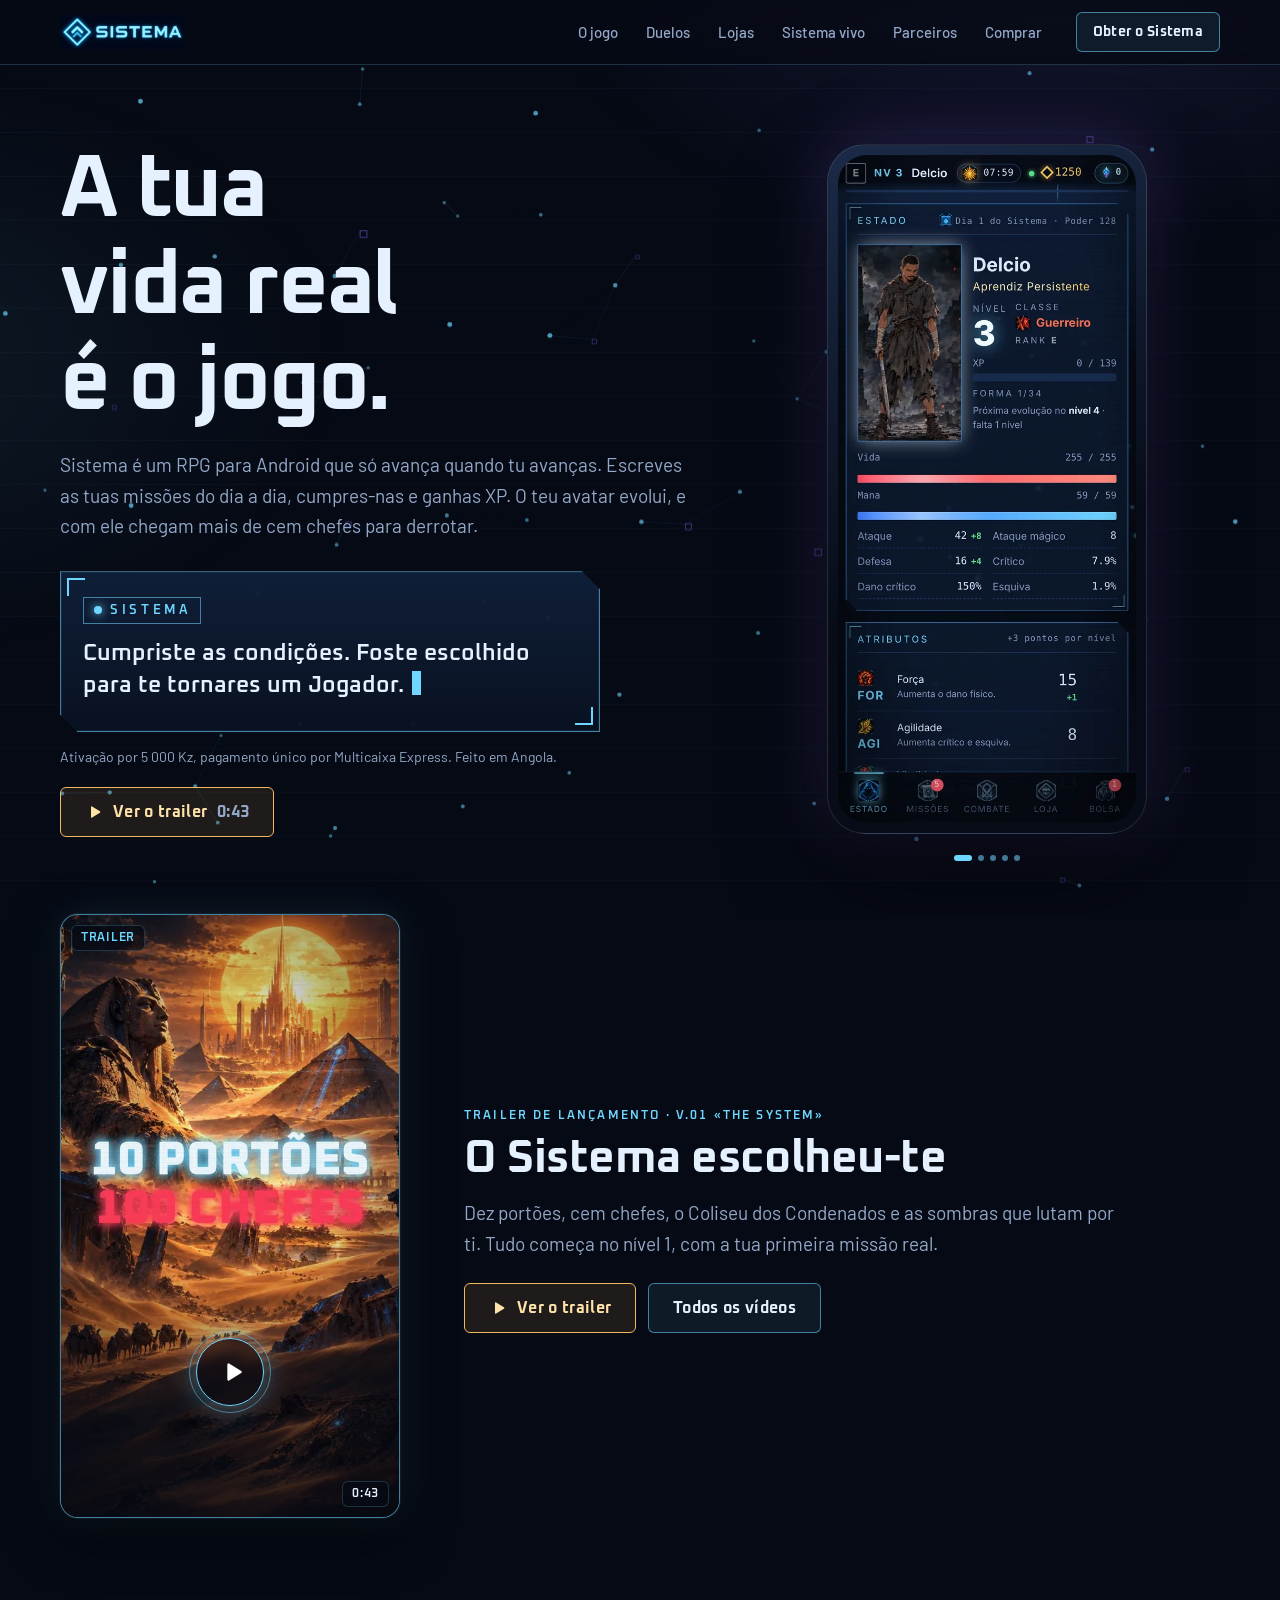
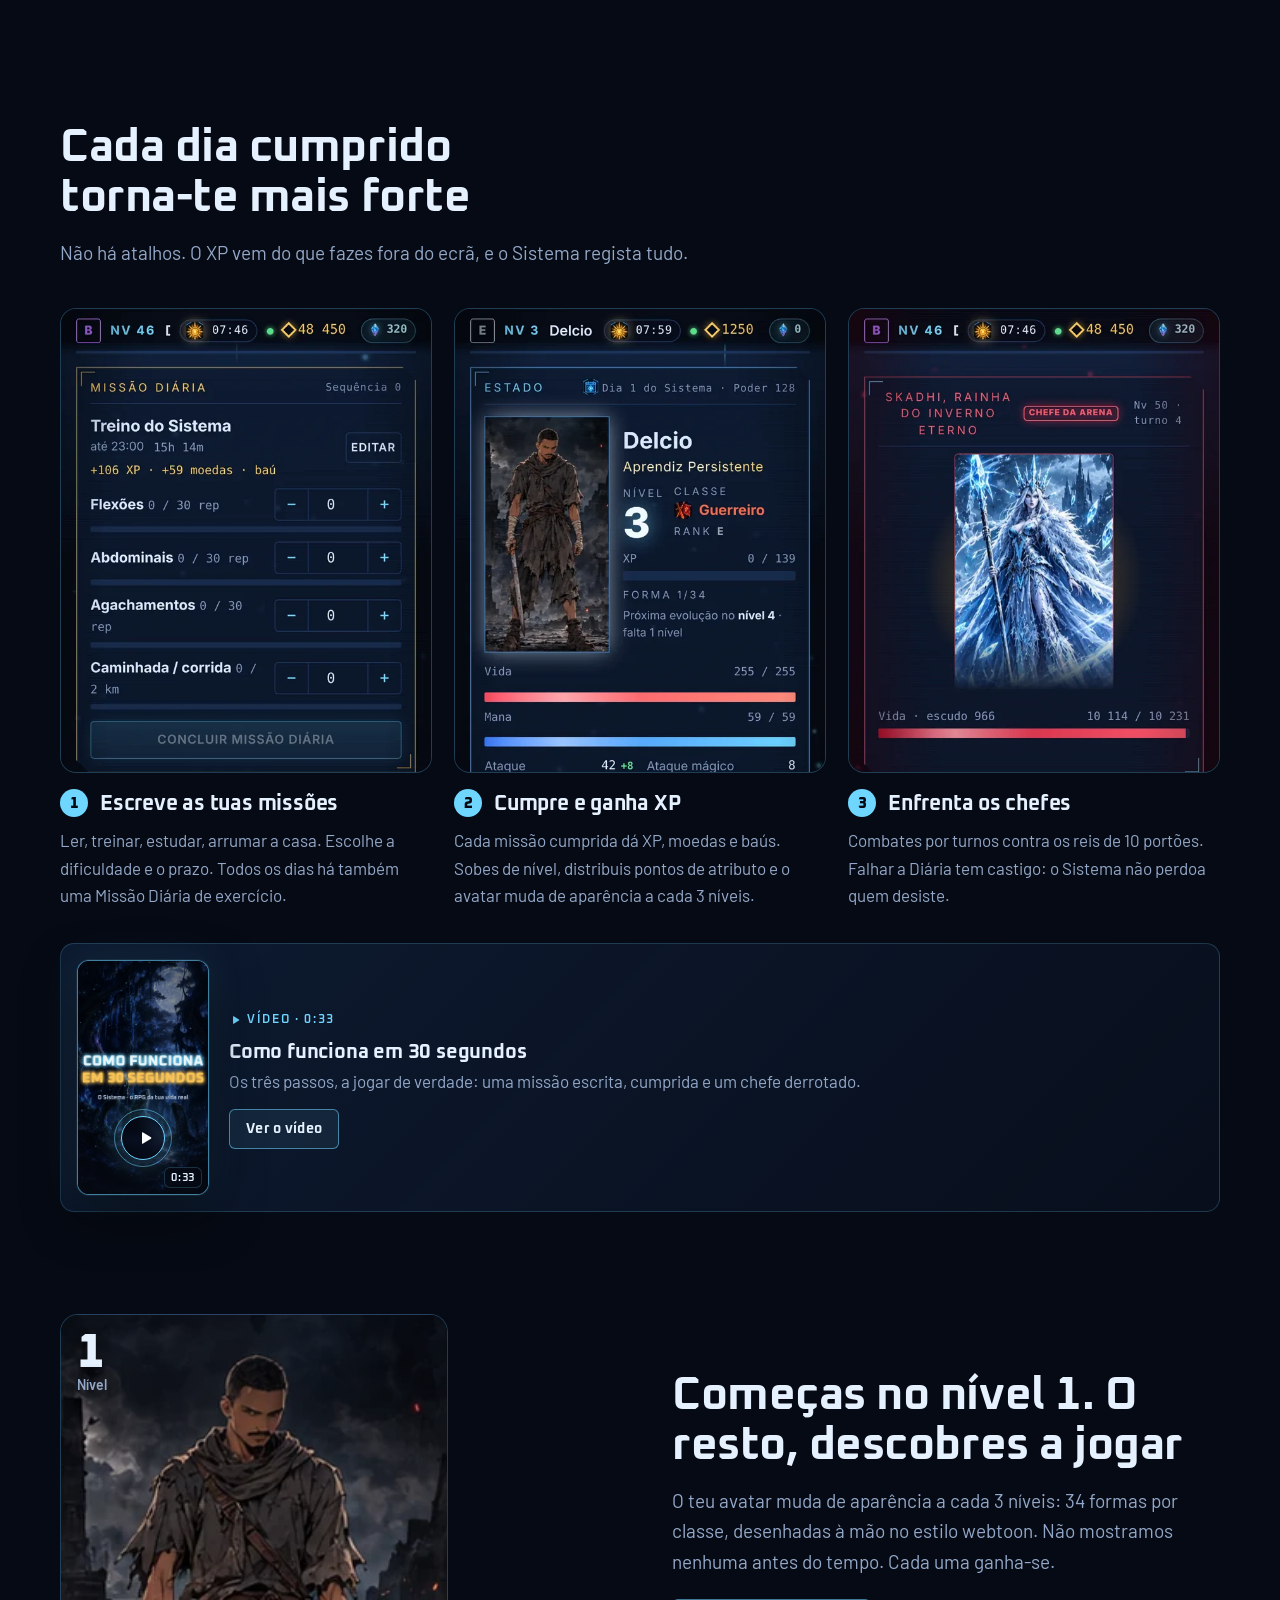
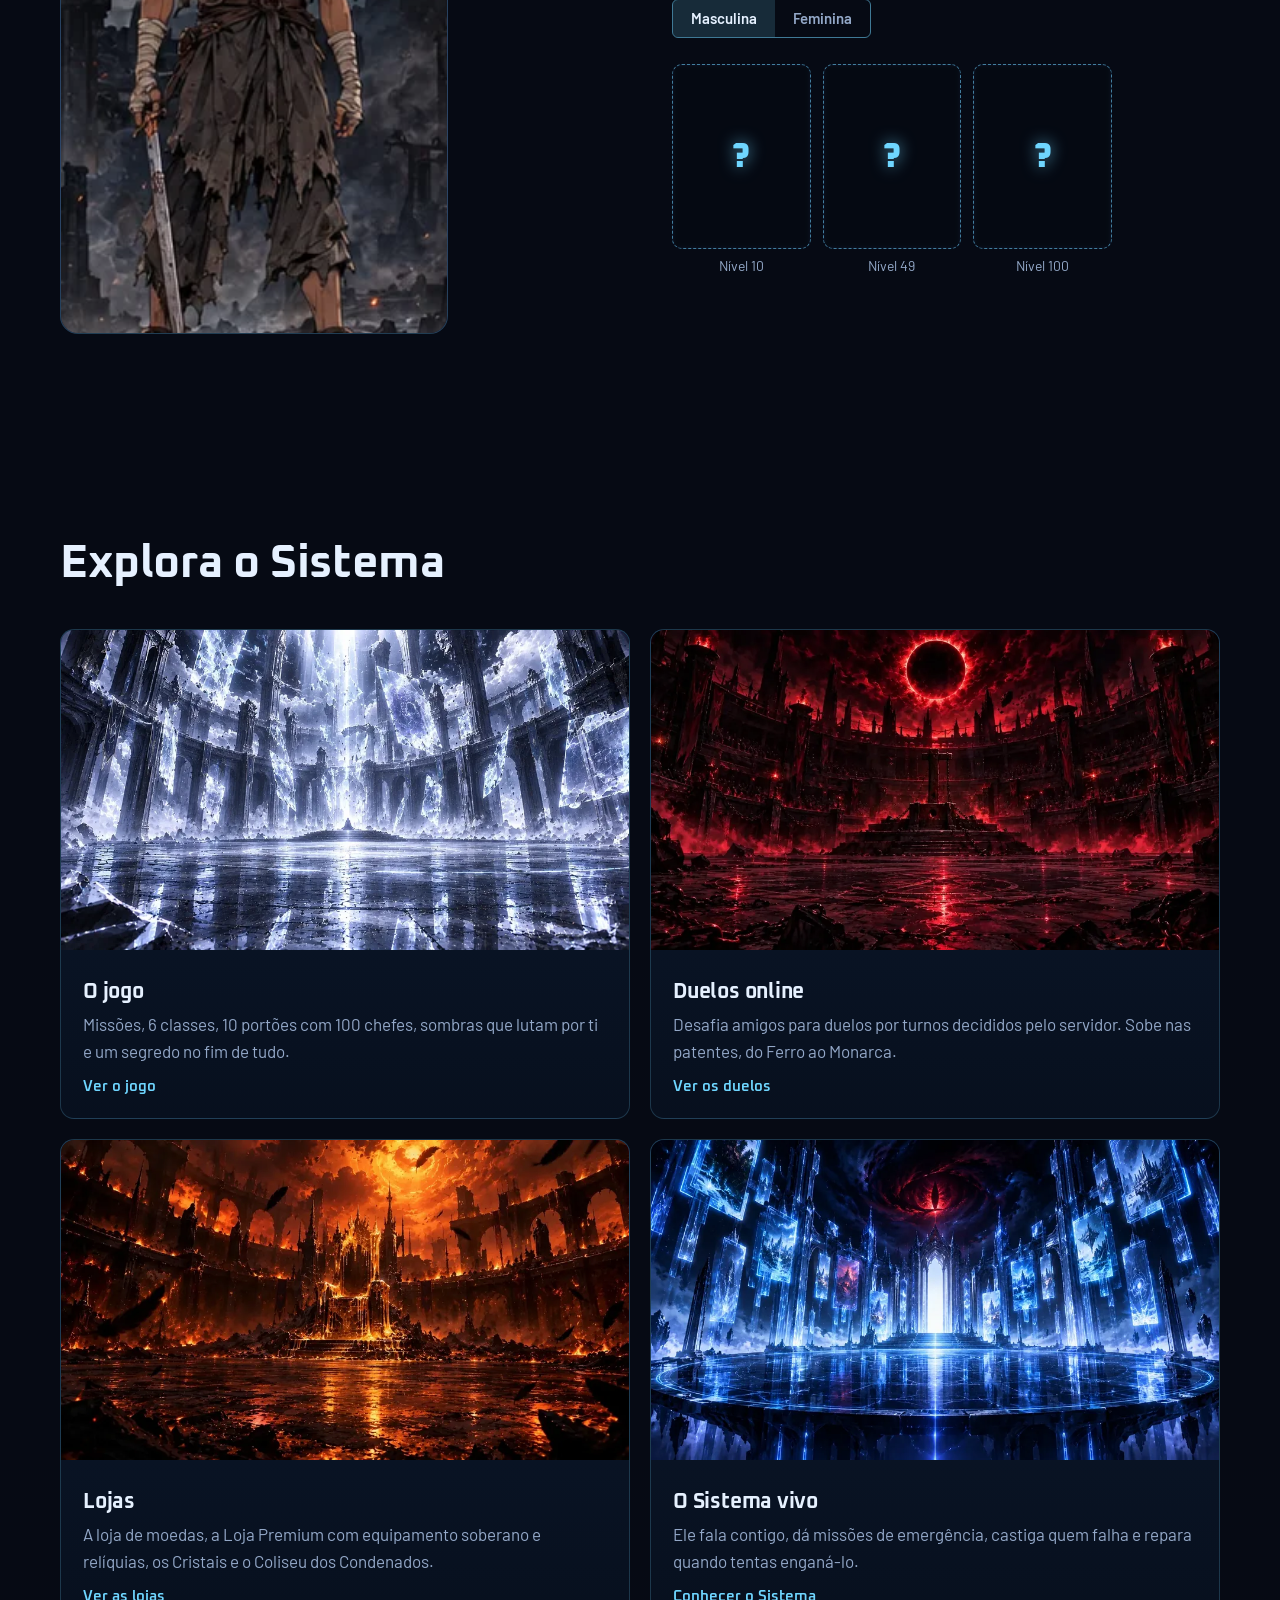
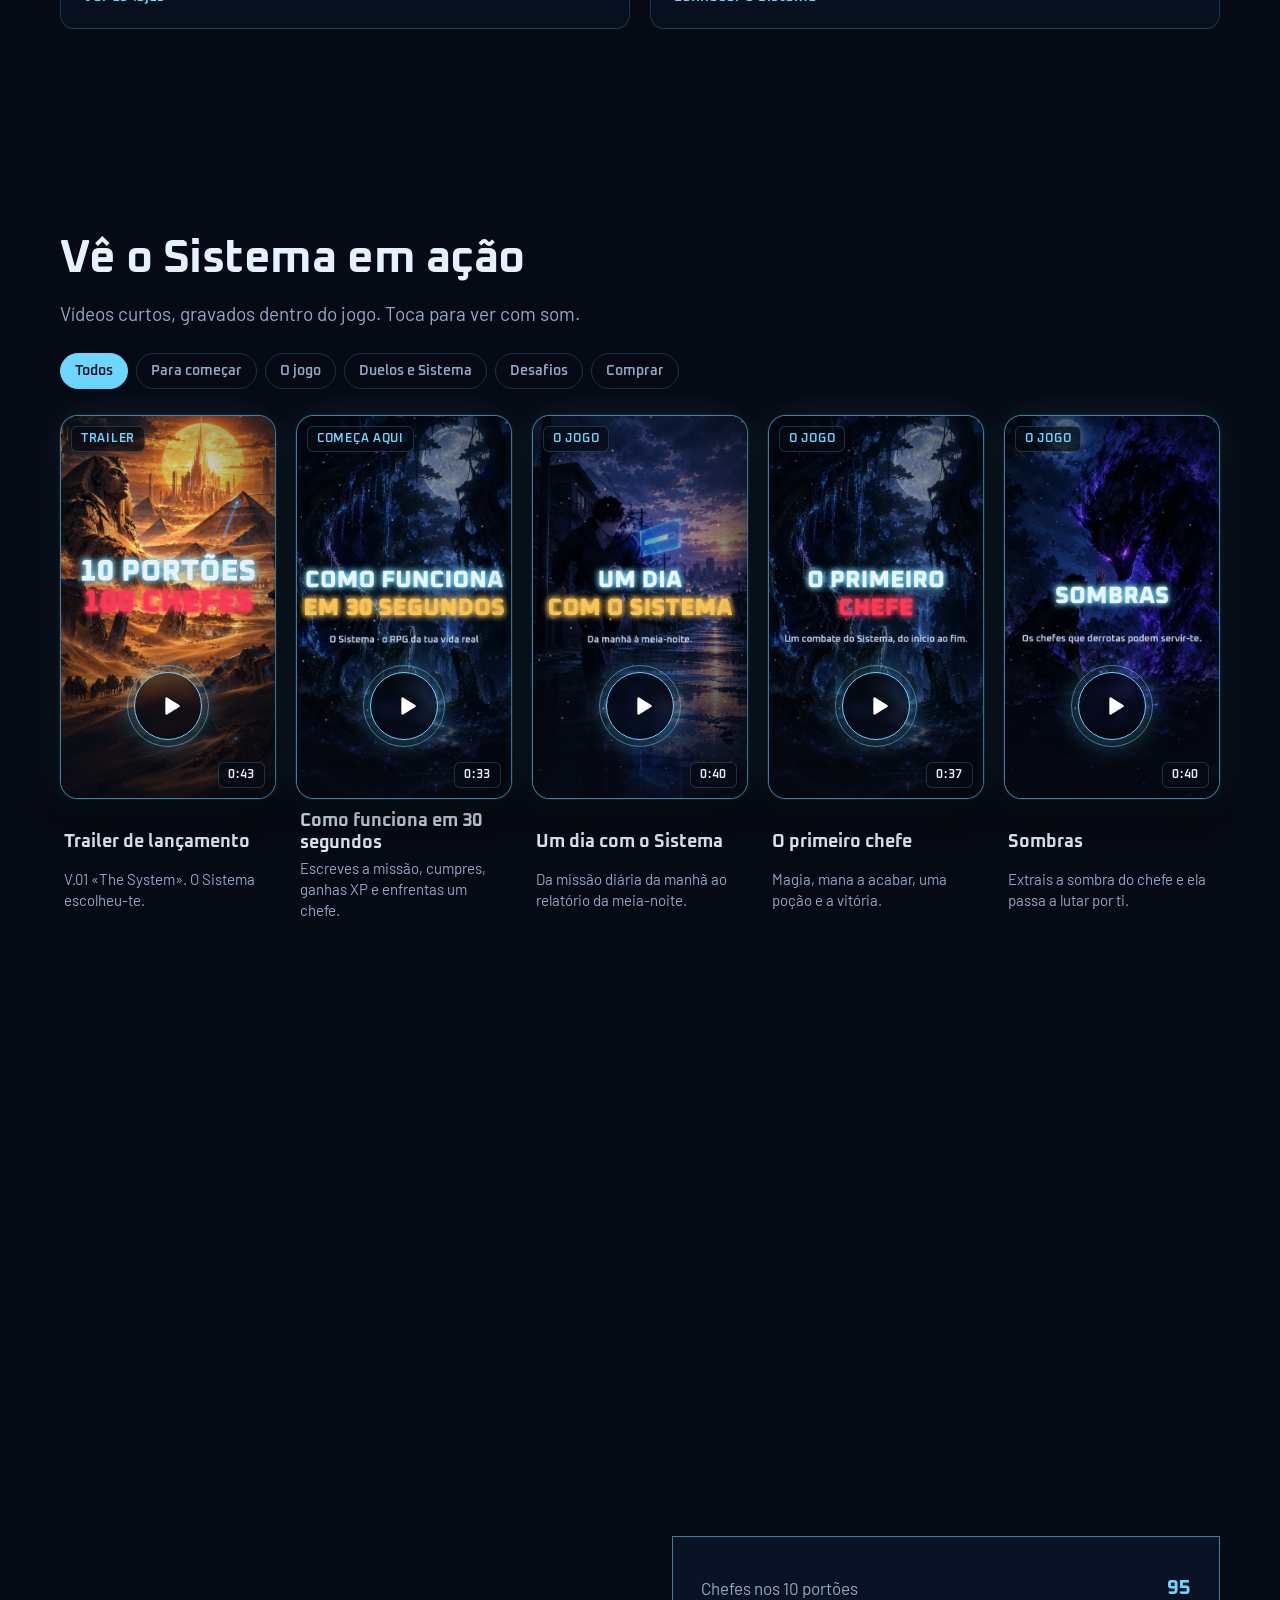
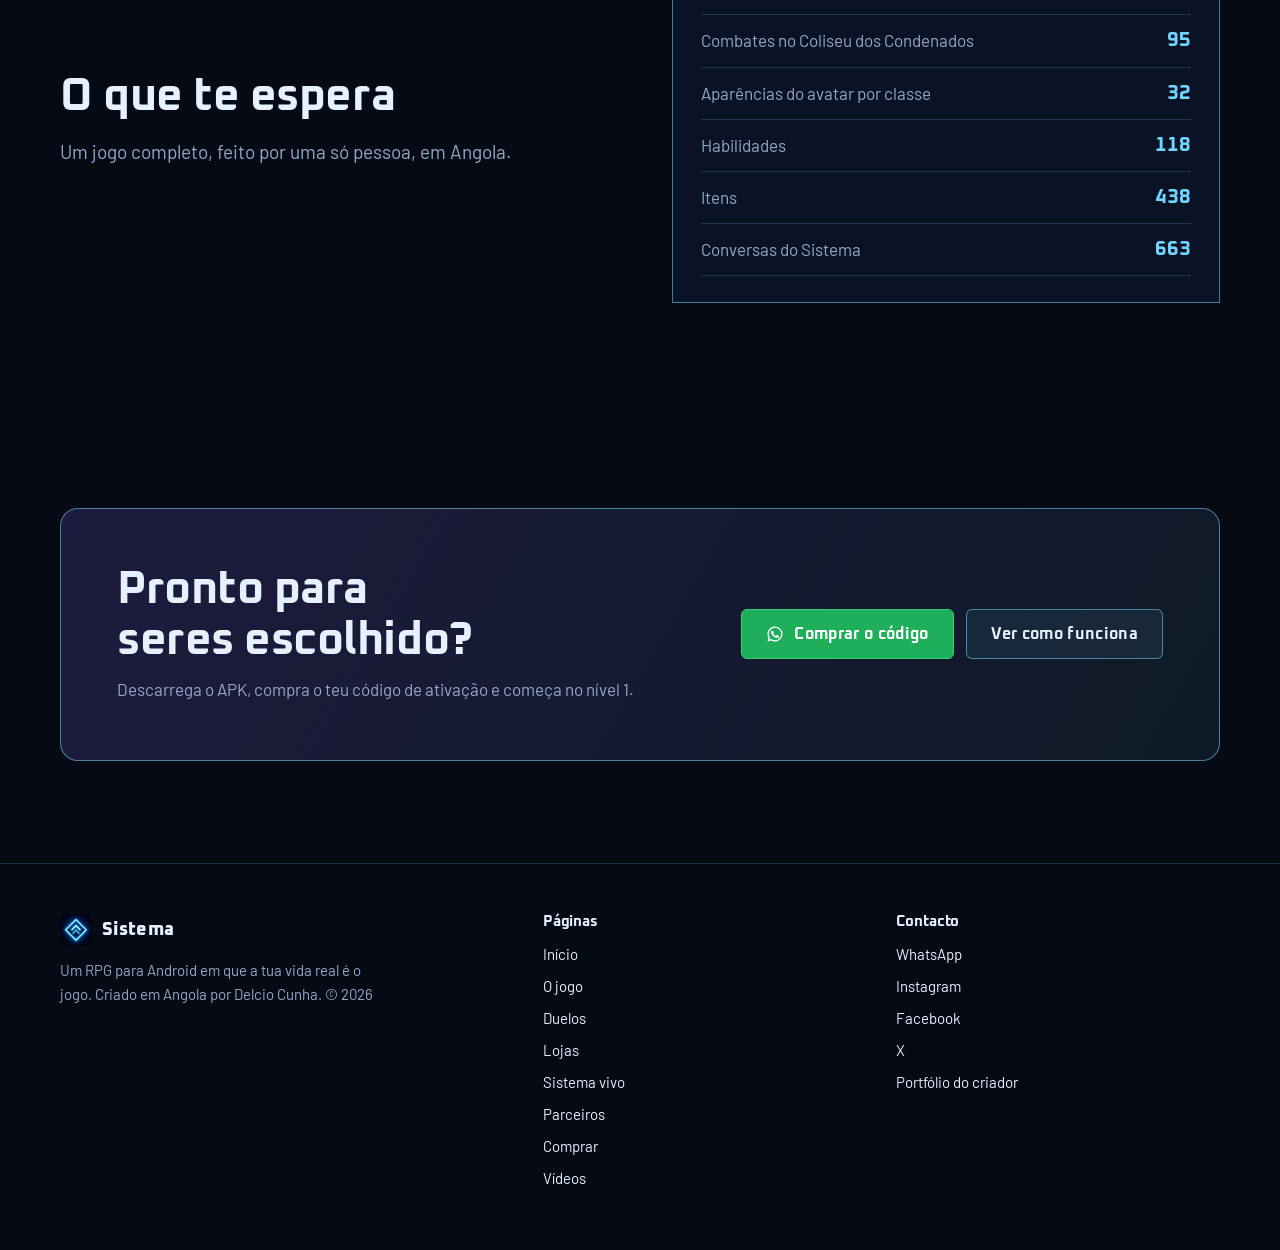
==== index.html @ 55414b68 "update update" ====
<!doctype html>
<html lang="pt">
<head>
<meta charset="utf-8">
<meta name="viewport" content="width=device-width, initial-scale=1, viewport-fit=cover">
<title>Sistema · O RPG da tua vida real</title>
<meta name="description" content="Sistema é um RPG para Android em que a tua vida real é o jogo: cumpre missões do dia a dia, ganha XP, evolui o teu avatar e enfrenta mais de cem chefes. Criado em Angola.">
<meta name="theme-color" content="#060A14">
<meta property="og:title" content="Sistema · O RPG da tua vida real">
<meta property="og:description" content="Sistema é um RPG para Android em que a tua vida real é o jogo: cumpre missões do dia a dia, ganha XP, evolui o teu avatar e enfrenta mais de cem chefes. Criado em Angola.">
<meta property="og:image" content="img/og.png">
<link rel="icon" href="img/icon-192.png">
<link rel="preconnect" href="https://fonts.googleapis.com"><link rel="preconnect" href="https://fonts.gstatic.com" crossorigin>
<link rel="stylesheet" href="https://fonts.googleapis.com/css2?family=Barlow:wght@400;500;600;700&family=Oxanium:wght@500;600;700;800&display=swap">
<link rel="stylesheet" href="assets/site.css?v=1c6510a3">
</head>
<body>
<header class="top">
  <div class="wrap">
    <a class="brand" href="index.html" aria-label="Sistema"><img class="wm" src="img/logo-nome.webp" alt="Sistema"></a>
    <nav class="nav" aria-label="Páginas"><a href="jogo.html">O jogo</a><a href="duelos.html">Duelos</a><a href="lojas.html">Lojas</a><a href="sistema-vivo.html">Sistema vivo</a><a href="parceiros.html">Parceiros</a><a href="comprar.html">Comprar</a></nav>
    <a class="btn sm cta-top" href="comprar.html">Obter o Sistema</a>
    <button class="menu-btn" type="button" aria-label="Menu" aria-expanded="false"><span></span><span></span><span></span></button>
  </div>
</header>
<main>
<section class="hero">
  <canvas class="field" aria-hidden="true"></canvas>
  <div class="wrap">
    <div>
      <h1><span class="ln"><span>A tua vida real</span></span><span class="ln"><span>é o jogo.</span></span></h1>
      <p class="lead">Sistema é um RPG para Android que só avança quando tu avanças. Escreves as tuas missões do dia a dia, cumpres-nas e ganhas XP. O teu avatar evolui, e com ele chegam mais de cem chefes para derrotar.</p>
      <div class="syswin" id="syswin" role="region" aria-label="Mensagem do Sistema">
        <span class="tag"><i></i>SISTEMA</span>
        <p class="msg" id="sys-msg" aria-live="polite"></p>
        <div class="act" id="sys-act" hidden>
          <button class="btn yes" type="button" data-sys="yes">Aceitar</button>
          <button class="btn" type="button" data-sys="no">Recusar</button>
        </div>
      </div>
      <p class="hero-note"><span data-bind="price-line">Ativação por 5 000 Kz</span>, pagamento único por Multicaixa Express. Feito em Angola.</p>
      <button type="button" class="btn gold hero-play" data-video="trailer"><svg viewBox="0 0 24 24" aria-hidden="true"><path fill="currentColor" d="M8 5.5v13a1 1 0 0 0 1.5.86l10.4-6.5a1 1 0 0 0 0-1.72L9.5 4.64A1 1 0 0 0 8 5.5Z"/></svg> Ver o trailer <span class="muted">0:43</span></button>
    </div>
    <div class="phone" aria-label="Capturas do jogo">
      <div class="shots">
        <img class="on" src="img/app-status.webp" alt="Ecrã de estado: nível 46, Guerreiro, atributos e evolução">
        <img src="img/app-missoes.webp" alt="Missão Diária e missões do dia">
        <img src="img/app-combate.webp" alt="Os chefes da Fortaleza de Gelo">
        <img src="img/app-batalha.webp" alt="Batalha por turnos contra Skadhi, Rainha do Inverno Eterno">
        <img src="img/app-coliseu.webp" alt="O Coliseu dos Condenados">
      </div>
      <div class="dots" aria-hidden="true"></div>
    </div>
  </div>
</section>

<section class="tight">
  <div class="wrap split trailer-split">
    <button type="button" class="vcard big rv" data-video="trailer" aria-label="Ver o vídeo: Trailer de lançamento (0:43)"><span class="vc-media"><img src="video/trailer.webp" alt=""  width="540" height="960"><span class="vc-play"><svg viewBox="0 0 24 24" aria-hidden="true"><path fill="currentColor" d="M8 5.5v13a1 1 0 0 0 1.5.86l10.4-6.5a1 1 0 0 0 0-1.72L9.5 4.64A1 1 0 0 0 8 5.5Z"/></svg></span><span class="vc-dur">0:43</span><span class="vc-tag">Trailer</span></span></button>
    <div>
      <span class="eyebrow rv">Trailer de lançamento · V.01 «The System»</span>
      <h2 class="rv">O Sistema escolheu-te</h2>
      <p class="lead rv" style="margin-top:14px">Dez portões, cem chefes, o Coliseu dos Condenados e as sombras que lutam por ti. Tudo começa no nível 1, com a tua primeira missão real.</p>
      <div class="btns rv" style="margin-top:24px"><button type="button" class="btn gold" data-video="trailer"><svg viewBox="0 0 24 24" aria-hidden="true"><path fill="currentColor" d="M8 5.5v13a1 1 0 0 0 1.5.86l10.4-6.5a1 1 0 0 0 0-1.72L9.5 4.64A1 1 0 0 0 8 5.5Z"/></svg> Ver o trailer</button><a class="btn" href="#videos">Todos os vídeos</a></div>
    </div>
  </div>
</section>

<section>
  <div class="wrap">
    <div class="sec-head"><h2 class="rv">Cada dia cumprido torna-te mais forte</h2><p class="lead rv">Não há atalhos. O XP vem do que fazes fora do ecrã, e o Sistema regista tudo.</p></div>
    <div class="steps" data-stagger>
      <article class="step rv"><div class="shot"><img src="img/app-missoes.webp" alt="" loading="lazy"></div><h3>Escreve as tuas missões</h3><p>Ler, treinar, estudar, arrumar a casa. Escolhe a dificuldade e o prazo. Todos os dias há também uma Missão Diária de exercício.</p></article>
      <article class="step rv"><div class="shot"><img src="img/app-status.webp" alt="" loading="lazy"></div><h3>Cumpre e ganha XP</h3><p>Cada missão cumprida dá XP, moedas e baús. Sobes de nível, distribuis pontos de atributo e o avatar muda de aparência a cada 3 níveis.</p></article>
      <article class="step rv"><div class="shot"><img src="img/app-batalha.webp" alt="" loading="lazy"></div><h3>Enfrenta os chefes</h3><p>Combates por turnos contra os reis de 10 portões. Falhar a Diária tem castigo: o Sistema não perdoa quem desiste.</p></article>
    </div>
    <div class="vrow rv"><button type="button" class="vcard mini rv" data-video="como-funciona" aria-label="Ver o vídeo: Como funciona em 30 segundos (0:33)"><span class="vc-media"><img src="video/como-funciona.webp" alt="" loading="lazy" width="540" height="960"><span class="vc-play"><svg viewBox="0 0 24 24" aria-hidden="true"><path fill="currentColor" d="M8 5.5v13a1 1 0 0 0 1.5.86l10.4-6.5a1 1 0 0 0 0-1.72L9.5 4.64A1 1 0 0 0 8 5.5Z"/></svg></span><span class="vc-dur">0:33</span><span class="vc-tag">Começa aqui</span></span></button><div><span class="vr-k"><svg viewBox="0 0 24 24" aria-hidden="true"><path fill="currentColor" d="M8 5.5v13a1 1 0 0 0 1.5.86l10.4-6.5a1 1 0 0 0 0-1.72L9.5 4.64A1 1 0 0 0 8 5.5Z"/></svg> Vídeo · 0:33</span><h3>Como funciona em 30 segundos</h3><p>Os três passos, a jogar de verdade: uma missão escrita, cumprida e um chefe derrotado.</p><button type="button" class="btn sm" data-video="como-funciona">Ver o vídeo</button></div></div>
  </div>
  </div>
</section>

<section class="tight">
  <div class="wrap split">
    <div class="evo-stage rv">
      <img id="evo-img" src="img/evo-m-1.webp" alt="Guerreiro no nível 1">
      <div class="evo-lv"><span>1</span><small>Nível</small></div>
    </div>
    <div>
      <h2 class="rv">Começas no nível 1. O resto, descobres a jogar</h2>
      <p class="lead rv" style="margin-top:14px">O teu avatar muda de aparência a cada 3 níveis: 34 formas por classe, desenhadas à mão no estilo webtoon. Não mostramos nenhuma antes do tempo. Cada uma ganha-se.</p>
      <div class="seg rv" role="group" aria-label="Aparência" style="margin-top:22px"><button type="button" data-g="m" aria-pressed="true">Masculina</button><button type="button" data-g="f" aria-pressed="false">Feminina</button></div>
      <div class="locked rv" aria-label="Formas futuras escondidas">
        <figure><div class="lk"><img src="img/evo-m-1.webp" alt=""></div><figcaption>Nível 10</figcaption></figure>
        <figure><div class="lk"><img src="img/evo-m-1.webp" alt=""></div><figcaption>Nível 49</figcaption></figure>
        <figure><div class="lk"><img src="img/evo-m-1.webp" alt=""></div><figcaption>Nível 100</figcaption></figure>
      </div>
    </div>
  </div>
</section>

<section>
  <div class="wrap">
    <div class="sec-head"><h2 class="rv">Explora o Sistema</h2></div>
    <div class="grid g2" data-stagger>
      <a class="tile art rv" href="jogo.html"><img src="img/arena-ar10.webp" alt="" loading="lazy"><div class="body"><h3>O jogo</h3><p>Missões, 6 classes, 10 portões com 100 chefes, sombras que lutam por ti e um segredo no fim de tudo.</p><span class="go">Ver o jogo</span></div></a>
      <a class="tile art rv" href="duelos.html"><img src="img/arena-ar1.webp" alt="" loading="lazy"><div class="body"><h3>Duelos online</h3><p>Desafia amigos para duelos por turnos decididos pelo servidor. Sobe nas patentes, do Ferro ao Monarca.</p><span class="go">Ver os duelos</span></div></a>
      <a class="tile art rv" href="lojas.html"><img src="img/arena-ar5.webp" alt="" loading="lazy"><div class="body"><h3>Lojas</h3><p>A loja de moedas, a Loja Premium com equipamento soberano e relíquias, os Cristais e o Coliseu dos Condenados.</p><span class="go">Ver as lojas</span></div></a>
      <a class="tile art rv" href="sistema-vivo.html"><img src="img/arena-final.webp" alt="" loading="lazy"><div class="body"><h3>O Sistema vivo</h3><p>Ele fala contigo, dá missões de emergência, castiga quem falha e repara quando tentas enganá-lo.</p><span class="go">Conhecer o Sistema</span></div></a>
    </div>
  </div>
</section>

<section id="videos" class="videos-sec">
  <div class="wrap">
    <div class="sec-head"><h2 class="rv">Vê o Sistema em ação</h2><p class="lead rv">Vídeos curtos, gravados dentro do jogo. Toca para ver com som.</p></div>
    <div class="vfilter rv" role="group" aria-label="Filtrar vídeos"><button type="button" data-vf="*" aria-pressed="true">Todos</button><button type="button" data-vf="Começa aqui|Trailer" aria-pressed="false">Para começar</button><button type="button" data-vf="O jogo" aria-pressed="false">O jogo</button><button type="button" data-vf="Duelos|Sistema vivo" aria-pressed="false">Duelos e Sistema</button><button type="button" data-vf="Desafio" aria-pressed="false">Desafios</button><button type="button" data-vf="Comprar" aria-pressed="false">Comprar</button></div>
    <div class="vgrid" id="vgrid"><button type="button" class="vcard  rv" data-video="trailer" aria-label="Ver o vídeo: Trailer de lançamento (0:43)"><span class="vc-media"><img src="video/trailer.webp" alt="" loading="lazy" width="540" height="960"><span class="vc-play"><svg viewBox="0 0 24 24" aria-hidden="true"><path fill="currentColor" d="M8 5.5v13a1 1 0 0 0 1.5.86l10.4-6.5a1 1 0 0 0 0-1.72L9.5 4.64A1 1 0 0 0 8 5.5Z"/></svg></span><span class="vc-dur">0:43</span><span class="vc-tag">Trailer</span></span><span class="vc-cap"><b>Trailer de lançamento</b><small>V.01 «The System». O Sistema escolheu-te.</small></span></button><button type="button" class="vcard  rv" data-video="como-funciona" aria-label="Ver o vídeo: Como funciona em 30 segundos (0:33)"><span class="vc-media"><img src="video/como-funciona.webp" alt="" loading="lazy" width="540" height="960"><span class="vc-play"><svg viewBox="0 0 24 24" aria-hidden="true"><path fill="currentColor" d="M8 5.5v13a1 1 0 0 0 1.5.86l10.4-6.5a1 1 0 0 0 0-1.72L9.5 4.64A1 1 0 0 0 8 5.5Z"/></svg></span><span class="vc-dur">0:33</span><span class="vc-tag">Começa aqui</span></span><span class="vc-cap"><b>Como funciona em 30 segundos</b><small>Escreves a missão, cumpres, ganhas XP e enfrentas um chefe.</small></span></button><button type="button" class="vcard  rv" data-video="um-dia-com-o-sistema" aria-label="Ver o vídeo: Um dia com o Sistema (0:40)"><span class="vc-media"><img src="video/um-dia-com-o-sistema.webp" alt="" loading="lazy" width="540" height="960"><span class="vc-play"><svg viewBox="0 0 24 24" aria-hidden="true"><path fill="currentColor" d="M8 5.5v13a1 1 0 0 0 1.5.86l10.4-6.5a1 1 0 0 0 0-1.72L9.5 4.64A1 1 0 0 0 8 5.5Z"/></svg></span><span class="vc-dur">0:40</span><span class="vc-tag">O jogo</span></span><span class="vc-cap"><b>Um dia com o Sistema</b><small>Da missão diária da manhã ao relatório da meia-noite.</small></span></button><button type="button" class="vcard  rv" data-video="o-primeiro-chefe" aria-label="Ver o vídeo: O primeiro chefe (0:37)"><span class="vc-media"><img src="video/o-primeiro-chefe.webp" alt="" loading="lazy" width="540" height="960"><span class="vc-play"><svg viewBox="0 0 24 24" aria-hidden="true"><path fill="currentColor" d="M8 5.5v13a1 1 0 0 0 1.5.86l10.4-6.5a1 1 0 0 0 0-1.72L9.5 4.64A1 1 0 0 0 8 5.5Z"/></svg></span><span class="vc-dur">0:37</span><span class="vc-tag">O jogo</span></span><span class="vc-cap"><b>O primeiro chefe</b><small>Magia, mana a acabar, uma poção e a vitória.</small></span></button><button type="button" class="vcard  rv" data-video="sombras" aria-label="Ver o vídeo: Sombras (0:40)"><span class="vc-media"><img src="video/sombras.webp" alt="" loading="lazy" width="540" height="960"><span class="vc-play"><svg viewBox="0 0 24 24" aria-hidden="true"><path fill="currentColor" d="M8 5.5v13a1 1 0 0 0 1.5.86l10.4-6.5a1 1 0 0 0 0-1.72L9.5 4.64A1 1 0 0 0 8 5.5Z"/></svg></span><span class="vc-dur">0:40</span><span class="vc-tag">O jogo</span></span><span class="vc-cap"><b>Sombras</b><small>Extrais a sombra do chefe e ela passa a lutar por ti.</small></span></button><button type="button" class="vcard  rv" data-video="duelo-ao-vivo" aria-label="Ver o vídeo: Duelo ao vivo (0:39)"><span class="vc-media"><img src="video/duelo-ao-vivo.webp" alt="" loading="lazy" width="540" height="960"><span class="vc-play"><svg viewBox="0 0 24 24" aria-hidden="true"><path fill="currentColor" d="M8 5.5v13a1 1 0 0 0 1.5.86l10.4-6.5a1 1 0 0 0 0-1.72L9.5 4.64A1 1 0 0 0 8 5.5Z"/></svg></span><span class="vc-dur">0:39</span><span class="vc-tag">Duelos</span></span><span class="vc-cap"><b>Duelo ao vivo</b><small>Um duelo real entre dois jogadores, com provocações.</small></span></button><button type="button" class="vcard  rv" data-video="o-sistema-esta-a-ver" aria-label="Ver o vídeo: O Sistema está a ver (0:38)"><span class="vc-media"><img src="video/o-sistema-esta-a-ver.webp" alt="" loading="lazy" width="540" height="960"><span class="vc-play"><svg viewBox="0 0 24 24" aria-hidden="true"><path fill="currentColor" d="M8 5.5v13a1 1 0 0 0 1.5.86l10.4-6.5a1 1 0 0 0 0-1.72L9.5 4.64A1 1 0 0 0 8 5.5Z"/></svg></span><span class="vc-dur">0:38</span><span class="vc-tag">Sistema vivo</span></span><span class="vc-cap"><b>O Sistema está a ver</b><small>Vigilância, missões de emergência e Zona de Penalidade.</small></span></button><button type="button" class="vcard  rv" data-video="aceitas" aria-label="Ver o vídeo: Aceitas? (0:17)"><span class="vc-media"><img src="video/aceitas.webp" alt="" loading="lazy" width="540" height="960"><span class="vc-play"><svg viewBox="0 0 24 24" aria-hidden="true"><path fill="currentColor" d="M8 5.5v13a1 1 0 0 0 1.5.86l10.4-6.5a1 1 0 0 0 0-1.72L9.5 4.64A1 1 0 0 0 8 5.5Z"/></svg></span><span class="vc-dur">0:17</span><span class="vc-tag">Desafio</span></span><span class="vc-cap"><b>Aceitas?</b><small>Foste escolhido como Jogador. Recusar não é opção.</small></span></button><button type="button" class="vcard  rv" data-video="qual-e-o-teu-nivel" aria-label="Ver o vídeo: Qual seria o teu nível? (0:30)"><span class="vc-media"><img src="video/qual-e-o-teu-nivel.webp" alt="" loading="lazy" width="540" height="960"><span class="vc-play"><svg viewBox="0 0 24 24" aria-hidden="true"><path fill="currentColor" d="M8 5.5v13a1 1 0 0 0 1.5.86l10.4-6.5a1 1 0 0 0 0-1.72L9.5 4.64A1 1 0 0 0 8 5.5Z"/></svg></span><span class="vc-dur">0:30</span><span class="vc-tag">Desafio</span></span><span class="vc-cap"><b>Qual seria o teu nível?</b><small>Soma os pontos e diz o teu nível nos comentários.</small></span></button><button type="button" class="vcard  rv" data-video="como-comprar-a-ativacao" aria-label="Ver o vídeo: Como obter o Sistema (0:35)"><span class="vc-media"><img src="video/como-comprar-a-ativacao.webp" alt="" loading="lazy" width="540" height="960"><span class="vc-play"><svg viewBox="0 0 24 24" aria-hidden="true"><path fill="currentColor" d="M8 5.5v13a1 1 0 0 0 1.5.86l10.4-6.5a1 1 0 0 0 0-1.72L9.5 4.64A1 1 0 0 0 8 5.5Z"/></svg></span><span class="vc-dur">0:35</span><span class="vc-tag">Comprar</span></span><span class="vc-cap"><b>Como obter o Sistema</b><small>Os 4 passos: APK, WhatsApp, Multicaixa Express e código.</small></span></button></div>
  </div>
</section>

<section class="tight">
  <div class="wrap split">
    <div>
      <h2 class="rv">O que te espera</h2>
      <p class="lead rv" style="margin-top:14px">Um jogo completo, feito por uma só pessoa, em Angola.</p>
    </div>
    <div class="status rv">
      <dl>
        <dt>Chefes nos 10 portões</dt><dd data-count="100">100</dd>
        <dt>Combates no Coliseu dos Condenados</dt><dd data-count="100">100</dd>
        <dt>Aparências do avatar por classe</dt><dd data-count="34">34</dd>
        <dt>Habilidades</dt><dd data-count="124">124</dd>
        <dt>Itens</dt><dd data-count="462">462</dd>
        <dt>Conversas do Sistema</dt><dd data-count="700">700</dd>
        <dt data-legal-row hidden>Jogadores legalizados</dt><dd data-bind="legal" data-legal-row hidden>—</dd>
      </dl>
    </div>
  </div>
</section>
<section>
  <div class="wrap">
    <div class="cta-band rv">
      <div><h2>Pronto para seres escolhido?</h2><p>Descarrega o APK, compra o teu código de ativação e começa no nível 1.</p></div>
      <div class="btns"><a class="btn wa" data-buy href="comprar.html"><svg viewBox="0 0 24 24" aria-hidden="true"><path fill="currentColor" d="M12 2a10 10 0 0 0-8.6 15.1L2 22l5-1.3A10 10 0 1 0 12 2Zm0 18.2a8.2 8.2 0 0 1-4.2-1.2l-.3-.2-3 .8.8-2.9-.2-.3A8.2 8.2 0 1 1 12 20.2Zm4.5-6.1c-.2-.1-1.5-.7-1.7-.8s-.4-.1-.6.1-.7.8-.8 1-.3.2-.5.1a6.7 6.7 0 0 1-3.3-2.9c-.3-.4.2-.4.7-1.4.1-.2 0-.3 0-.5l-.8-1.8c-.2-.5-.4-.4-.6-.4h-.5a1 1 0 0 0-.7.3 3 3 0 0 0-.9 2.2 5.2 5.2 0 0 0 1.1 2.7 11.8 11.8 0 0 0 4.5 4c1.7.7 2.3.8 3.1.6a2.7 2.7 0 0 0 1.8-1.2 2.2 2.2 0 0 0 .2-1.2c-.1-.2-.3-.2-.5-.3Z"/></svg> Comprar o código</a><a class="btn" href="comprar.html">Ver como funciona</a></div>
    </div>
  </div>
</section>
</main>
<footer>
  <div class="wrap cols">
    <div>
      <a class="brand" href="index.html" style="font-size:18px"><img src="img/icon-192.png" alt="">Sistema</a>
      <p style="margin-top:12px;max-width:40ch">Um RPG para Android em que a tua vida real é o jogo. Criado em Angola por Delcio Cunha. © 2026</p>
    </div>
    <div>
      <h4>Páginas</h4>
      <ul><li><a href="index.html">Início</a></li><li><a href="jogo.html">O jogo</a></li><li><a href="duelos.html">Duelos</a></li><li><a href="lojas.html">Lojas</a></li><li><a href="sistema-vivo.html">Sistema vivo</a></li><li><a href="parceiros.html">Parceiros</a></li><li><a href="comprar.html">Comprar</a></li><li><a href="index.html#videos">Vídeos</a></li></ul>
    </div>
    <div>
      <h4>Contacto</h4>
      <ul>
        <li><a data-buy href="comprar.html">WhatsApp</a></li>
        <li><a href="https://www.instagram.com/delcio_369/" target="_blank" rel="noopener">Instagram</a></li>
        <li><a href="https://www.facebook.com/delcio.cunha.2025/" target="_blank" rel="noopener">Facebook</a></li>
        <li><a href="https://x.com/DelcioCunha369" target="_blank" rel="noopener">X</a></li>
        <li><a href="https://delciocunha.github.io/Meu-Portfolio/" target="_blank" rel="noopener">Portfólio do criador</a></li>
      </ul>
    </div>
  </div>
</footer>
<div class="mbar" id="mbar"><a class="btn wa" data-buy href="comprar.html">Comprar código</a><a class="btn" data-apk data-apk-short href="download/sistema.apk" download>Descarregar APK</a></div>
<div class="vbox" id="vbox" role="dialog" aria-modal="true" aria-labelledby="vb-title" hidden>
  <div class="vb-back" data-vclose></div>
  <div class="vb-in">
    <div class="vb-player"><video id="vb-video" controls playsinline preload="none"></video></div>
    <div class="vb-side">
      <span class="vb-tag" id="vb-tag"></span>
      <h2 id="vb-title"></h2>
      <p id="vb-desc"></p>
      <div class="vb-nav"><button type="button" class="btn sm" data-vstep="-1" aria-label="Vídeo anterior">‹ Anterior</button><button type="button" class="btn sm" data-vstep="1" aria-label="Vídeo seguinte">Seguinte ›</button></div>
      <a class="btn wa" data-buy href="comprar.html">Obter o Sistema</a>
    </div>
    <button type="button" class="vb-x" data-vclose aria-label="Fechar o vídeo">✕</button>
  </div>
</div>
<script>window.SITE_VIDEOS=[{"id": "trailer", "t": "Trailer de lançamento", "d": "V.01 «The System». O Sistema escolheu-te.", "tag": "Trailer"}, {"id": "como-funciona", "t": "Como funciona em 30 segundos", "d": "Escreves a missão, cumpres, ganhas XP e enfrentas um chefe.", "tag": "Começa aqui"}, {"id": "um-dia-com-o-sistema", "t": "Um dia com o Sistema", "d": "Da missão diária da manhã ao relatório da meia-noite.", "tag": "O jogo"}, {"id": "o-primeiro-chefe", "t": "O primeiro chefe", "d": "Magia, mana a acabar, uma poção e a vitória.", "tag": "O jogo"}, {"id": "sombras", "t": "Sombras", "d": "Extrais a sombra do chefe e ela passa a lutar por ti.", "tag": "O jogo"}, {"id": "duelo-ao-vivo", "t": "Duelo ao vivo", "d": "Um duelo real entre dois jogadores, com provocações.", "tag": "Duelos"}, {"id": "o-sistema-esta-a-ver", "t": "O Sistema está a ver", "d": "Vigilância, missões de emergência e Zona de Penalidade.", "tag": "Sistema vivo"}, {"id": "aceitas", "t": "Aceitas?", "d": "Foste escolhido como Jogador. Recusar não é opção.", "tag": "Desafio"}, {"id": "qual-e-o-teu-nivel", "t": "Qual seria o teu nível?", "d": "Soma os pontos e diz o teu nível nos comentários.", "tag": "Desafio"}, {"id": "como-comprar-a-ativacao", "t": "Como obter o Sistema", "d": "Os 4 passos: APK, WhatsApp, Multicaixa Express e código.", "tag": "Comprar"}];</script>
<script src="config.js?v=ecc495e4"></script>
<script src="assets/site.js?v=e0b5bdeb"></script>
</body>
</html>
---- assets/site.css ----
/* ==========================================================
   SITE OFICIAL DO SISTEMA · estilos partilhados por todas as páginas
   Identidade do próprio jogo: navy profundo, luz azul do Sistema, violeta arcano,
   ouro para preços e carmesim para avisos. Oxanium (títulos) + Barlow (texto).
   ========================================================== */
:root {
  --void: #060A14; --panel: #0C1628; --panel-2: #10203A; --line: rgba(111, 214, 255, .2); --line-hi: rgba(111, 214, 255, .55);
  --ice: #6FD6FF; --arcane: #8B6BFF; --gold: #F2B95D; --alarm: #FF2A48; --text: #E6F1FF; --muted: #93A8C8; --ok: #6FF0B0; --wa: #1FAF5A;
  --f-display: 'Oxanium', 'Segoe UI', system-ui, sans-serif; --f-body: 'Barlow', 'Segoe UI', Roboto, system-ui, sans-serif;
  --wrap: 1160px; --gut: 20px; --ease: cubic-bezier(.2, .7, .2, 1);
  color-scheme: dark;
}
* { box-sizing: border-box; }
html { scroll-behavior: smooth; -webkit-text-size-adjust: 100%; }
body { margin: 0; background: var(--void); color: var(--text); font: 400 17px/1.6 var(--f-body); overflow-x: hidden; }
body::before { content: ''; position: fixed; inset: 0; pointer-events: none; z-index: 0;
  background: radial-gradient(900px 600px at 82% -10%, rgba(139, 107, 255, .14), transparent 60%), radial-gradient(800px 500px at -10% 40%, rgba(111, 214, 255, .08), transparent 60%),
  linear-gradient(rgba(111, 214, 255, .03) 1px, transparent 1px) 0 0 / 100% 44px; }
img { max-width: 100%; display: block; }
[hidden] { display: none !important; }
a { color: var(--ice); }
:focus-visible { outline: 2px solid var(--ice); outline-offset: 3px; border-radius: 4px; }
.sr { position: absolute; width: 1px; height: 1px; overflow: hidden; clip: rect(0 0 0 0); white-space: nowrap; }
.wrap { position: relative; z-index: 1; width: min(var(--wrap), 100% - 2 * var(--gut)); margin: 0 auto; }
h1, h2, h3, h4 { font-family: var(--f-display); font-weight: 700; line-height: 1.1; margin: 0; letter-spacing: -.01em; text-wrap: balance; }
h2 { font-size: clamp(30px, 4.4vw, 46px); max-width: 20ch; }
h3 { font-size: 21px; }
h4 { font-size: 17px; }
p { margin: 0; }
.lead { color: var(--muted); font-size: 19px; max-width: 60ch; }
.muted { color: var(--muted); }
section { position: relative; z-index: 1; padding: clamp(60px, 8vw, 110px) 0; }
section.tight { padding-top: 0; }
.sec-head { display: grid; gap: 14px; margin-bottom: 40px; }

/* ---------- entrada e transição entre páginas ---------- */
body { animation: pageIn .5s var(--ease) both; }
body.leaving { opacity: 0; transition: opacity .18s ease; }
@keyframes pageIn { from { opacity: 0; } to { opacity: 1; } }
.js .rv { opacity: 0; transform: translateY(18px); transition: opacity .7s var(--ease), transform .7s var(--ease); transition-delay: calc(var(--d, 0) * 90ms); }
.js .rv.in { opacity: 1; transform: none; }

/* ---------- barra de topo ---------- */
.top { position: sticky; top: env(safe-area-inset-top, 0px); z-index: 40; background: rgba(6, 10, 20, .84); backdrop-filter: blur(12px); -webkit-backdrop-filter: blur(12px); border-bottom: 1px solid var(--line); }
.top .wrap { display: flex; align-items: center; gap: 22px; height: 64px; }
.brand { display: flex; align-items: center; gap: 10px; font-family: var(--f-display); font-weight: 800; font-size: 20px; color: var(--text); text-decoration: none; letter-spacing: .02em; }
.brand img { width: 32px; height: 32px; border-radius: 8px; }
.nav { display: flex; gap: 4px; margin-left: auto; }
.nav a { position: relative; color: var(--muted); text-decoration: none; font-weight: 500; font-size: 15px; padding: 8px 12px; border-radius: 6px; }
.nav a:hover { color: var(--text); background: rgba(111, 214, 255, .06); }
.nav a[aria-current="page"] { color: var(--text); }
.nav a[aria-current="page"]::after { content: ''; position: absolute; left: 12px; right: 12px; bottom: 2px; height: 2px; background: var(--ice); box-shadow: 0 0 10px var(--ice); }
.menu-btn { display: none; margin-left: auto; width: 44px; height: 44px; border: 1px solid var(--line-hi); border-radius: 8px; background: none; color: var(--text); cursor: pointer; }
.menu-btn span { display: block; width: 18px; height: 2px; margin: 4px auto; background: currentColor; transition: transform .2s, opacity .2s; }
.menu-open .menu-btn span:nth-child(1) { transform: translateY(6px) rotate(45deg); }
.menu-open .menu-btn span:nth-child(2) { opacity: 0; }
.menu-open .menu-btn span:nth-child(3) { transform: translateY(-6px) rotate(-45deg); }
@media (max-width: 920px) {
  .menu-btn { display: block; }
  .top .cta-top { display: none; }
  .nav { position: absolute; left: 0; right: 0; top: 100%; flex-direction: column; gap: 0; padding: 10px var(--gut) 18px; background: #060A14; box-shadow: 0 30px 60px rgba(0, 0, 0, .6); border-bottom: 1px solid var(--line); transform: translateY(-12px); opacity: 0; pointer-events: none; transition: .2s; }
  .menu-open .nav { transform: none; opacity: 1; pointer-events: auto; }
  .top .wrap { position: static; }
  .top { isolation: isolate; }
  .nav a { font-size: 18px; padding: 14px 6px; border-bottom: 1px solid var(--line); border-radius: 0; }
  .nav a[aria-current="page"]::after { left: 0; right: auto; width: 3px; top: 12px; bottom: 12px; height: auto; }
}

/* ---------- botões ---------- */
.btn { display: inline-flex; align-items: center; justify-content: center; gap: 10px; min-height: 50px; padding: 0 24px; border-radius: 6px; border: 1px solid var(--line-hi);
  background: rgba(111, 214, 255, .08); color: var(--text); font: 700 16px/1 var(--f-display); letter-spacing: .02em; text-decoration: none; cursor: pointer; position: relative; overflow: hidden;
  transition: background .15s, border-color .15s, transform .15s, box-shadow .2s; }
.btn:hover { background: rgba(111, 214, 255, .16); border-color: var(--ice); box-shadow: 0 0 24px rgba(111, 214, 255, .2); }
.btn:active { transform: translateY(1px); }
.btn::after { content: ''; position: absolute; top: 0; bottom: 0; width: 40%; left: -60%; background: linear-gradient(100deg, transparent, rgba(255, 255, 255, .22), transparent); transform: skewX(-20deg); transition: left .5s var(--ease); }
.btn:hover::after { left: 120%; }
.btn.wa { background: var(--wa); border-color: #34D07A; color: #fff; }
.btn.wa:hover { background: #22BF62; box-shadow: 0 0 26px rgba(52, 208, 122, .35); }
.btn.gold { border-color: var(--gold); color: #ffe2a8; background: rgba(242, 185, 93, .1); }
.btn.sm { min-height: 40px; padding: 0 16px; font-size: 14px; }
.btn[aria-disabled="true"] { opacity: .55; cursor: not-allowed; }
.btn svg { width: 20px; height: 20px; flex: none; }
.btns { display: flex; flex-wrap: wrap; gap: 12px; }

/* ---------- cabeçalho das páginas (com o campo de mana a animar por trás) ---------- */
.field { position: absolute; inset: 0; width: 100%; height: 100%; pointer-events: none; z-index: 0; opacity: .9; }
.hero, .page-head { position: relative; overflow: hidden; }
.page-head { padding: clamp(56px, 8vw, 110px) 0 clamp(40px, 6vw, 70px); border-bottom: 1px solid var(--line); }
.page-head h1 { font-size: clamp(40px, 6.4vw, 74px); max-width: 15ch; letter-spacing: -.02em; }
.page-head .lead { margin-top: 18px; }
.page-head .crumb { color: var(--ice); font: 600 15px/1 var(--f-display); letter-spacing: .08em; margin-bottom: 16px; display: inline-flex; gap: 10px; align-items: center; }
.page-head .crumb img { width: 34px; height: 34px; }
.scan { position: absolute; inset: 0; pointer-events: none; z-index: 0; background: linear-gradient(180deg, transparent, rgba(111, 214, 255, .09) 48%, rgba(111, 214, 255, .2) 50%, transparent 52%); background-size: 100% 300%; animation: scan 2.4s var(--ease) .1s 1 both; }
@keyframes scan { from { background-position: 0 100%; } to { background-position: 0 -100%; } }

/* ---------- herói da página inicial ---------- */
.hero { padding: clamp(40px, 6vw, 80px) 0 clamp(40px, 6vw, 80px); }
.hero .wrap { display: grid; grid-template-columns: 1.15fr .85fr; gap: clamp(28px, 5vw, 64px); align-items: center; }
.hero h1 { font-size: clamp(44px, 7.2vw, 88px); letter-spacing: -.025em; max-width: 11ch; }
.hero h1 .ln { display: block; overflow: hidden; }
.hero h1 .ln > span { display: inline-block; animation: rise .9s var(--ease) both; }
.hero h1 .ln:nth-child(2) > span { animation-delay: .12s; }
@keyframes rise { from { transform: translateY(105%); } to { transform: none; } }
.hero .lead { margin-top: 18px; }
.hero-note { margin-top: 14px; color: var(--muted); font-size: 14px; }
@media (max-width: 880px) { .hero .wrap { grid-template-columns: 1fr; } }

/* janela do Sistema */
.syswin { position: relative; margin-top: 30px; max-width: 540px; padding: 22px 22px 20px; background: linear-gradient(180deg, rgba(16, 32, 58, .94), rgba(9, 18, 34, .96));
  border: 1px solid var(--line-hi); box-shadow: 0 0 0 1px rgba(111, 214, 255, .08) inset, 0 0 40px rgba(111, 214, 255, .14); clip-path: polygon(0 0, calc(100% - 18px) 0, 100% 18px, 100% 100%, 18px 100%, 0 calc(100% - 18px)); }
.syswin::before, .syswin::after { content: ''; position: absolute; width: 16px; height: 16px; border: 2px solid var(--ice); }
.syswin::before { top: 6px; left: 6px; border-right: 0; border-bottom: 0; }
.syswin::after { bottom: 6px; right: 6px; border-left: 0; border-top: 0; }
.syswin .tag { display: inline-flex; align-items: center; gap: 8px; font: 600 13px/1 var(--f-display); letter-spacing: .28em; color: var(--ice); padding: 6px 10px; border: 1px solid var(--line-hi); }
.syswin .tag i { width: 8px; height: 8px; border-radius: 50%; background: var(--ice); box-shadow: 0 0 10px var(--ice); animation: pulse 1.8s ease-in-out infinite; }
.syswin.red { border-color: rgba(255, 42, 72, .7); box-shadow: 0 0 40px rgba(255, 42, 72, .18); }
.syswin.red .tag { color: #ff8a9a; border-color: rgba(255, 42, 72, .6); }
.syswin.red .tag i { background: var(--alarm); box-shadow: 0 0 10px var(--alarm); }
.syswin.red::before, .syswin.red::after { border-color: var(--alarm); }
@keyframes pulse { 50% { opacity: .35; } }
.syswin .msg { margin-top: 14px; font: 600 clamp(19px, 2.4vw, 23px)/1.4 var(--f-display); min-height: 3.2em; }
.caret { display: inline-block; width: 9px; height: 1.05em; vertical-align: -3px; background: var(--ice); margin-left: 2px; animation: pulse .9s steps(1) infinite; }
.syswin .act { display: flex; gap: 10px; margin-top: 16px; }
.syswin .act .btn { flex: 1; min-height: 46px; }
.syswin .act .yes { border-color: var(--ice); background: rgba(111, 214, 255, .16); }
.glitch { animation: glitch .35s steps(2) 1; }
@keyframes glitch { 25% { transform: translate(3px, -1px); filter: hue-rotate(140deg); } 50% { transform: translate(-3px, 1px); } 75% { transform: translate(2px, 2px); filter: saturate(2); } }

/* telemóvel com capturas */
.phone { position: relative; justify-self: center; width: min(320px, 76vw); aspect-ratio: 9 / 19.4; border-radius: 38px; padding: 10px; background: linear-gradient(160deg, #1B2A47, #070C18 60%);
  border: 1px solid rgba(255, 255, 255, .12); box-shadow: 0 40px 90px rgba(0, 0, 0, .6), 0 0 70px rgba(139, 107, 255, .25); animation: float 7s ease-in-out infinite; }
@keyframes float { 50% { transform: translateY(-10px); } }
.phone .shots { position: relative; width: 100%; height: 100%; border-radius: 29px; overflow: hidden; }
.phone .shots img { position: absolute; inset: 0; width: 100%; height: 100%; object-fit: cover; object-position: top; opacity: 0; transform: scale(1.03); transition: opacity .9s, transform 3.6s linear; }
.phone .shots img.on { opacity: 1; transform: none; }
.phone .dots { position: absolute; left: 0; right: 0; bottom: -28px; display: flex; justify-content: center; gap: 6px; }
.phone .dots i { width: 6px; height: 6px; border-radius: 50%; background: var(--line-hi); transition: .3s; }
.phone .dots i.on { width: 18px; border-radius: 3px; background: var(--ice); }
.phone.sm { width: min(260px, 70vw); animation: none; }

/* ---------- grelhas de conteúdo ---------- */
.grid { display: grid; gap: 20px; }
.g2 { grid-template-columns: repeat(2, 1fr); }
.g3 { grid-template-columns: repeat(3, 1fr); }
.g4 { grid-template-columns: repeat(4, 1fr); }
@media (max-width: 960px) { .g4 { grid-template-columns: repeat(2, 1fr); } .g3 { grid-template-columns: repeat(2, 1fr); } }
@media (max-width: 640px) { .g2, .g3, .g4 { grid-template-columns: 1fr; } }
.split { display: grid; grid-template-columns: 1fr 1fr; gap: clamp(28px, 5vw, 70px); align-items: center; }
.split.rev > :first-child { order: 2; }
@media (max-width: 880px) { .split { grid-template-columns: 1fr; } .split.rev > :first-child { order: 0; } }
.split > * { min-width: 0; }

/* cartões de secção (para as páginas) */
.tile { position: relative; display: grid; gap: 10px; padding: 24px; border: 1px solid var(--line); background: linear-gradient(180deg, rgba(16, 32, 58, .7), rgba(9, 18, 34, .7)); border-radius: 14px; text-decoration: none; color: var(--text); overflow: hidden; transition: border-color .2s, transform .2s; }
a.tile:hover { border-color: var(--line-hi); transform: translateY(-3px); }
a.tile::before { content: ''; position: absolute; inset: -1px; background: radial-gradient(360px 180px at var(--mx, 50%) var(--my, 0%), rgba(111, 214, 255, .16), transparent 70%); opacity: 0; transition: opacity .25s; pointer-events: none; }
a.tile:hover::before { opacity: 1; }
.tile .ico { width: 54px; height: 54px; }
.tile p { color: var(--muted); }
.tile .go { margin-top: 6px; color: var(--ice); font: 600 15px/1 var(--f-display); }
.tile.art { padding: 0; }
.tile.art img { width: 100%; aspect-ratio: 16 / 9; object-fit: cover; }
.tile.art .body { padding: 20px 22px 24px; display: grid; gap: 8px; }

/* passos numerados (só onde há ordem real) */
.steps { display: grid; grid-template-columns: repeat(3, 1fr); gap: 22px; counter-reset: s; }
.step { counter-increment: s; }
.step .shot { border-radius: 16px; overflow: hidden; border: 1px solid var(--line); aspect-ratio: 4 / 5; background: var(--panel); }
.step .shot img { width: 100%; height: 100%; object-fit: cover; object-position: top; transition: transform 1.2s var(--ease); }
.step:hover .shot img { transform: scale(1.04); }
.step h3 { margin-top: 18px; display: flex; gap: 12px; align-items: baseline; }
.step h3::before { content: counter(s); font: 800 15px/1 var(--f-display); color: var(--void); background: var(--ice); width: 28px; height: 28px; border-radius: 50%; display: inline-grid; place-items: center; flex: none; transform: translateY(-2px); }
.step p { margin-top: 8px; color: var(--muted); }
@media (max-width: 820px) { .steps { grid-template-columns: 1fr; } .step .shot { aspect-ratio: 16 / 11; } }

/* lista de factos (janela de estado) */
.status { padding: 26px 28px; border: 1px solid var(--line-hi); background: rgba(12, 22, 40, .85); }
.status dl { display: grid; grid-template-columns: 1fr auto; margin: 0; }
.status dt, .status dd { padding: 12px 0; border-bottom: 1px solid var(--line); margin: 0; }
.status dt { color: var(--muted); }
.status dd { font: 700 20px/1.3 var(--f-display); text-align: right; color: var(--ice); font-variant-numeric: tabular-nums; }
.status dt:last-of-type, .status dd:last-of-type { border-bottom: 0; }
.status [hidden] { display: none; }

/* listas com marca */
.ticks { list-style: none; padding: 0; margin: 0; display: grid; gap: 10px; }
.ticks li { padding-left: 28px; position: relative; }
.ticks li::before { content: ''; position: absolute; left: 4px; top: .55em; width: 12px; height: 7px; border-left: 2px solid var(--ok); border-bottom: 2px solid var(--ok); transform: rotate(-45deg); }

/* ---------- evolução do avatar ---------- */
.evo-stage { position: relative; aspect-ratio: 5 / 8; max-height: 620px; border-radius: 18px; overflow: hidden; border: 1px solid var(--line); background: radial-gradient(circle at 50% 70%, rgba(139, 107, 255, .3), transparent 65%), var(--panel); }
.evo-stage img { position: absolute; inset: 0; width: 100%; height: 100%; object-fit: cover; object-position: center top; transition: opacity .45s, transform .45s var(--ease); }
.evo-stage img.out { opacity: 0; transform: scale(1.04); }
.evo-stage::after { content: ''; position: absolute; inset: 0; background: linear-gradient(180deg, rgba(6, 10, 20, .5), transparent 30%); pointer-events: none; }
.evo-lv { position: absolute; left: 16px; top: 14px; z-index: 1; font: 800 48px/1 var(--f-display); text-shadow: 0 2px 20px rgba(0, 0, 0, .8); font-variant-numeric: tabular-nums; }
.evo-lv small { display: block; font: 600 14px/1.2 var(--f-body); color: var(--muted); }
.evo-ctl { margin-top: 28px; }
.evo-ctl input[type=range] { width: 100%; accent-color: var(--ice); height: 30px; }
.evo-marks { display: flex; justify-content: space-between; color: var(--muted); font-size: 14px; margin-top: 2px; }
.seg { display: inline-flex; border: 1px solid var(--line-hi); border-radius: 6px; overflow: hidden; }
.seg button { background: none; border: 0; color: var(--muted); font: 600 15px/1 var(--f-body); padding: 11px 18px; cursor: pointer; }
.seg button[aria-pressed="true"] { background: rgba(111, 214, 255, .16); color: var(--text); }

/* classes */
.cls-card { position: relative; border-radius: 14px; overflow: hidden; border: 1px solid var(--line); background: var(--panel); }
.cls-card .pics { position: relative; aspect-ratio: 3 / 4; }
.cls-card .pics img { position: absolute; inset: 0; width: 100%; height: 100%; object-fit: cover; object-position: top; }
.cls-card .pics::after { content: 'Nível 1'; position: absolute; left: 10px; top: 10px; font: 700 12px/1 var(--f-display); padding: 5px 8px; border-radius: 4px; background: rgba(6, 10, 20, .75); color: var(--muted); transition: .3s; }
.cls-card .body { padding: 16px 18px 20px; }
.cls-card h3 { font-size: 19px; }
.cls-card p { color: var(--muted); font-size: 15px; margin-top: 6px; }
.cls-card .kind { font-size: 13px; color: var(--ice); margin-top: 8px; }

/* chefes */
.rail { display: grid; grid-auto-flow: column; grid-auto-columns: minmax(190px, 1fr); gap: 14px; overflow-x: auto; padding-bottom: 14px; scroll-snap-type: x mandatory; }
.rail figure { margin: 0; scroll-snap-align: start; }
.bossart { aspect-ratio: 3 / 5; border-radius: 12px; overflow: hidden; border: 1px solid var(--line); background: var(--panel); transform-style: preserve-3d; transition: transform .2s ease-out, box-shadow .3s; }
.bossart img { width: 100%; height: 100%; object-fit: cover; object-position: center top; }
.tilt:hover { box-shadow: 0 20px 50px rgba(0, 0, 0, .5), 0 0 30px rgba(139, 107, 255, .25); }
.rail figcaption, .bosses figcaption { margin-top: 10px; font-weight: 600; }
.rail figcaption span, .bosses figcaption span { display: block; color: var(--muted); font-weight: 400; font-size: 14px; }
.bosses { display: grid; grid-template-columns: repeat(5, 1fr); gap: 16px; }
.bosses figure { margin: 0; }
@media (max-width: 960px) { .bosses { grid-template-columns: repeat(3, 1fr); } }
@media (max-width: 560px) { .bosses { grid-template-columns: repeat(2, 1fr); } }

/* portões */
.gates { display: grid; grid-template-columns: repeat(5, 1fr); gap: 12px; }
.gate { display: grid; grid-template-columns: 44px 1fr; gap: 10px; align-items: center; padding: 12px; border: 1px solid var(--line); border-radius: 10px; background: rgba(12, 22, 40, .7); }
.gate img { width: 44px; height: 44px; }
.gate b { display: block; font: 600 15px/1.25 var(--f-display); }
.gate span { font-size: 13px; color: var(--muted); }
@media (max-width: 960px) { .gates { grid-template-columns: repeat(2, 1fr); } }

/* ---------- duelos: combate animado ---------- */
.duel { border: 1px solid var(--line-hi); border-radius: 16px; background: linear-gradient(180deg, rgba(16, 32, 58, .9), rgba(9, 18, 34, .95)); padding: 20px; box-shadow: 0 0 50px rgba(111, 214, 255, .12); }
.duel .vs { display: grid; grid-template-columns: 1fr auto 1fr; gap: 12px; align-items: center; }
.fighter { display: grid; gap: 8px; }
.fighter.r { text-align: right; }
.fighter .who { display: flex; gap: 10px; align-items: center; }
.fighter.r .who { flex-direction: row-reverse; }
.fighter .who img { width: 54px; height: 54px; border-radius: 50%; object-fit: cover; object-position: top; border: 2px solid var(--line-hi); }
.fighter b { font: 700 16px/1.2 var(--f-display); }
.fighter small { display: block; color: var(--muted); font-size: 13px; }
.bar { height: 10px; border-radius: 5px; background: rgba(255, 255, 255, .08); overflow: hidden; }
.bar i { display: block; height: 100%; width: 100%; border-radius: 5px; background: linear-gradient(90deg, #ff5a6e, #ff8a7a); transition: width .6s var(--ease); }
.fighter.r .bar i { margin-left: auto; }
.bar.mp i { background: linear-gradient(90deg, #4a8cff, #6fd6ff); }
.vs .x { font: 800 22px/1 var(--f-display); color: var(--gold); text-shadow: 0 0 18px rgba(242, 185, 93, .6); }
.duel .log { margin-top: 16px; height: 150px; overflow: hidden; display: flex; flex-direction: column; justify-content: flex-end; gap: 6px; font-size: 15px; -webkit-mask-image: linear-gradient(180deg, transparent, #000 40%); mask-image: linear-gradient(180deg, transparent, #000 40%); }
.duel .log p { animation: logIn .35s var(--ease) both; }
.duel .log .l { color: var(--ice); } .duel .log .r { color: #ff9aa8; } .duel .log .s { color: var(--gold); }
@keyframes logIn { from { opacity: 0; transform: translateY(8px); } to { opacity: 1; transform: none; } }
.duel .turn { margin-top: 12px; color: var(--muted); font-size: 13px; display: flex; justify-content: space-between; }
.hit { animation: hit .35s; }
@keyframes hit { 30% { transform: translateX(-6px); filter: brightness(1.8); } 60% { transform: translateX(4px); } }
.ranks { display: grid; grid-template-columns: repeat(9, 1fr); gap: 10px; }
.ranks figure { margin: 0; text-align: center; font-size: 13px; color: var(--muted); }
.ranks img { width: 100%; max-width: 92px; margin: 0 auto 6px; transition: transform .3s var(--ease); }
.ranks figure:hover img { transform: translateY(-6px) scale(1.06); }
.ranks figure:last-child { color: var(--gold); }
@media (max-width: 760px) { .ranks { grid-template-columns: repeat(3, 1fr); } }

/* ---------- lojas ---------- */
.tabs { display: flex; flex-wrap: wrap; gap: 8px; margin-bottom: 26px; }
.tabs button { border: 1px solid var(--line-hi); background: none; color: var(--muted); border-radius: 999px; padding: 10px 18px; font: 600 15px/1 var(--f-body); cursor: pointer; }
.tabs button[aria-selected="true"] { background: rgba(111, 214, 255, .14); color: var(--text); border-color: var(--ice); }
.panel[hidden] { display: none; }
.panel { animation: logIn .4s var(--ease) both; }
.items { display: grid; grid-template-columns: repeat(3, 1fr); gap: 14px; }
@media (max-width: 960px) { .items { grid-template-columns: repeat(2, 1fr); } }
@media (max-width: 600px) { .items { grid-template-columns: 1fr; } }
.item { display: grid; grid-template-columns: 64px 1fr; gap: 14px; padding: 16px; border: 1px solid var(--line); border-radius: 12px; background: rgba(12, 22, 40, .75); transition: border-color .2s; }
.item:hover { border-color: var(--line-hi); }
.item img { width: 64px; height: 64px; border-radius: 10px; background: #0D182E; }
.item b { font: 600 16px/1.25 var(--f-display); display: block; }
.item p { color: var(--muted); font-size: 14px; margin-top: 4px; }
.item .pr { margin-top: 8px; font: 700 14px/1 var(--f-display); color: var(--ice); display: inline-flex; align-items: center; gap: 6px; }
.item .pr img { width: 18px; height: 18px; border-radius: 0; background: none; }
.packs { display: grid; grid-template-columns: repeat(6, 1fr); gap: 12px; }
@media (max-width: 960px) { .packs { grid-template-columns: repeat(3, 1fr); } }
@media (max-width: 520px) { .packs { grid-template-columns: repeat(2, 1fr); } }
.pack { position: relative; padding: 18px 14px; border: 1px solid var(--line); border-radius: 12px; text-align: center; background: rgba(12, 22, 40, .75); }
.pack.hl { border-color: var(--gold); }
.pack .badge { position: absolute; top: -10px; left: 50%; transform: translateX(-50%); white-space: nowrap; font: 700 11px/1 var(--f-display); padding: 5px 8px; border-radius: 4px; background: var(--gold); color: #241600; }
.pack img { width: 46px; height: 46px; margin: 0 auto 8px; }
.pack b { display: block; font: 800 22px/1 var(--f-display); color: var(--ice); }
.pack small { display: block; color: var(--muted); font-size: 13px; margin-top: 4px; min-height: 1.3em; }
.pack .kz { margin-top: 10px; font: 700 15px/1 var(--f-display); color: var(--gold); }
.arenas { display: grid; grid-template-columns: repeat(5, 1fr); gap: 12px; }
@media (max-width: 960px) { .arenas { grid-template-columns: repeat(2, 1fr); } }
.arena { padding: 14px; border: 1px solid var(--line); border-radius: 10px; background: rgba(12, 22, 40, .75); }
.arena .n { font: 800 13px/1 var(--f-display); color: var(--muted); }
.arena b { display: block; font: 600 15px/1.3 var(--f-display); margin-top: 6px; }
.arena span { display: block; color: var(--muted); font-size: 13px; margin-top: 4px; }
.arena .c { margin-top: 8px; color: var(--ice); font: 700 14px/1 var(--f-display); }

/* ---------- sistema vivo ---------- */
.feed { position: relative; height: 430px; overflow: hidden; display: flex; flex-direction: column; justify-content: flex-end; gap: 12px; -webkit-mask-image: linear-gradient(180deg, transparent, #000 25%); mask-image: linear-gradient(180deg, transparent, #000 25%); }
.note { display: grid; grid-template-columns: 40px 1fr; gap: 12px; align-items: start; padding: 14px 16px; border: 1px solid var(--line-hi); background: rgba(12, 22, 40, .92); border-radius: 10px; animation: noteIn .6s var(--ease) both; }
.note img { width: 40px; height: 40px; }
.note b { display: block; font: 600 13px/1.2 var(--f-display); letter-spacing: .16em; color: var(--ice); }
.note p { margin-top: 4px; font-size: 15px; }
.note.red { border-color: rgba(255, 42, 72, .6); } .note.red b { color: #ff8a9a; }
.note.gold { border-color: rgba(242, 185, 93, .6); } .note.gold b { color: var(--gold); }
@keyframes noteIn { from { opacity: 0; transform: translateY(20px) scale(.98); } to { opacity: 1; transform: none; } }
.phases { display: grid; grid-template-columns: repeat(5, 1fr); gap: 12px; }
@media (max-width: 860px) { .phases { grid-template-columns: repeat(2, 1fr); } }
.phase { padding: 16px; border: 1px solid var(--line); border-radius: 12px; background: rgba(12, 22, 40, .75); text-align: center; }
.phase img { width: 52px; height: 52px; margin: 0 auto 8px; }
.phase b { display: block; font: 600 16px/1.2 var(--f-display); }
.phase span { color: var(--muted); font-size: 13px; }
.meter { position: relative; height: 14px; border-radius: 7px; background: rgba(255, 255, 255, .08); overflow: hidden; }
.meter i { position: absolute; inset: 0 auto 0 0; width: 100%; background: linear-gradient(90deg, #ff2a48, #f2b95d 45%, #6ff0b0 80%); border-radius: 7px; transition: width 1.2s var(--ease); }

/* ---------- comprar ---------- */
.buy-grid { display: grid; grid-template-columns: 1fr 1fr; gap: clamp(28px, 5vw, 64px); align-items: start; }
@media (max-width: 880px) { .buy-grid { grid-template-columns: 1fr; } }
.price-card { position: relative; padding: 30px; border-radius: 16px; border: 1px solid rgba(242, 185, 93, .55); background: linear-gradient(170deg, rgba(242, 185, 93, .1), rgba(12, 22, 40, .92) 50%); overflow: hidden; }
.price-card::before { content: ''; position: absolute; inset: -60% -60% auto auto; width: 260px; height: 260px; background: radial-gradient(circle, rgba(242, 185, 93, .25), transparent 70%); animation: glow 5s ease-in-out infinite; }
@keyframes glow { 50% { opacity: .4; transform: scale(1.2); } }
.price-card h3 { font-size: 20px; }
.price { display: flex; align-items: baseline; gap: 14px; margin-top: 12px; flex-wrap: wrap; }
.price b { font: 800 clamp(46px, 6vw, 64px)/1 var(--f-display); color: var(--gold); letter-spacing: -.02em; }
.price s { color: var(--muted); font-size: 20px; }
.price-card .once { color: var(--muted); margin-top: 6px; }
.price-card .ticks { margin: 22px 0 26px; }
.price-card .btn { width: 100%; }
.price-card .btn + .btn { margin-top: 10px; }
.price-card .fine { margin-top: 12px; font-size: 14px; color: var(--muted); }
.flow { list-style: none; padding: 0; margin: 0; counter-reset: f; display: grid; gap: 22px; }
.flow li { counter-increment: f; display: grid; grid-template-columns: 44px 1fr; gap: 16px; }
.flow li::before { content: counter(f); font: 800 18px/1 var(--f-display); width: 44px; height: 44px; display: grid; place-items: center; border: 1px solid var(--line-hi); border-radius: 50%; color: var(--ice); }
.flow h3 { font-size: 19px; margin-top: 10px; }
.flow p { color: var(--muted); margin-top: 4px; }
.code-sample { display: inline-block; margin-top: 8px; padding: 6px 12px; border: 1px dashed var(--line-hi); border-radius: 4px; font: 600 16px/1 var(--f-display); letter-spacing: .12em; color: var(--ice); }
.warn { display: grid; grid-template-columns: auto 1fr; gap: 22px; align-items: start; padding: 26px 28px; border: 1px solid rgba(255, 42, 72, .55); background: rgba(255, 42, 72, .07); border-radius: 14px; }
.warn .eye { width: 54px; height: 32px; border-radius: 50%; background: radial-gradient(circle, #fff 0 4px, var(--alarm) 5px 11px, #120006 12px); border: 2px solid var(--alarm); box-shadow: 0 0 22px rgba(255, 42, 72, .6); margin-top: 4px; animation: pulse 2.4s ease-in-out infinite; }
.warn h3 { color: #FF8A9A; font-size: 22px; }
.warn p { margin-top: 8px; color: #F3C7CE; }
.warn p + p { color: var(--muted); }
@media (max-width: 600px) { .warn { grid-template-columns: 1fr; } }
.faq { max-width: 860px; }
.faq details { border-bottom: 1px solid var(--line); }
.faq summary { cursor: pointer; list-style: none; padding: 20px 40px 20px 0; position: relative; font: 600 18px/1.35 var(--f-display); }
.faq summary::-webkit-details-marker { display: none; }
.faq summary::after { content: ''; position: absolute; right: 8px; top: 26px; width: 10px; height: 10px; border-right: 2px solid var(--ice); border-bottom: 2px solid var(--ice); transform: rotate(45deg); transition: transform .2s; }
.faq details[open] summary::after { transform: rotate(-135deg); top: 30px; }
.faq details p { padding: 0 0 20px; color: var(--muted); max-width: 70ch; }

/* faixa final de chamada */
.cta-band { position: relative; overflow: hidden; border: 1px solid var(--line-hi); border-radius: 18px; padding: clamp(28px, 5vw, 56px); background: linear-gradient(120deg, rgba(139, 107, 255, .18), rgba(111, 214, 255, .08)); display: grid; grid-template-columns: 1fr auto; gap: 24px; align-items: center; }
.cta-band h2 { max-width: 22ch; }
.cta-band p { color: var(--muted); margin-top: 10px; }
@media (max-width: 760px) { .cta-band { grid-template-columns: 1fr; } }

/* ---------- rodapé ---------- */
footer { position: relative; z-index: 1; border-top: 1px solid var(--line); padding: 50px 0 60px; color: var(--muted); font-size: 15px; }
footer .cols { display: grid; grid-template-columns: 1.4fr 1fr 1fr; gap: 30px; }
footer h4 { color: var(--text); margin-bottom: 12px; font-size: 15px; }
footer ul { list-style: none; padding: 0; margin: 0; display: grid; gap: 8px; }
footer a { color: var(--text); text-decoration: none; }
footer a:hover { color: var(--ice); }
@media (max-width: 720px) { footer .cols { grid-template-columns: 1fr 1fr; } footer .cols > :first-child { grid-column: 1 / -1; } }

/* faixa fixa de compra no telemóvel */
.mbar { display: none; }
@media (max-width: 760px) {
  .mbar { display: flex; gap: 8px; position: fixed; left: 0; right: 0; bottom: 0; z-index: 30; padding: 10px var(--gut) calc(10px + env(safe-area-inset-bottom)); background: rgba(6, 10, 20, .95); border-top: 1px solid var(--line); transform: translateY(110%); transition: transform .25s; }
  .mbar.on { transform: none; }
  .mbar .btn { flex: 1; min-height: 46px; padding: 0 12px; font-size: 15px; }
  footer { padding-bottom: 110px; }
}

@media (prefers-reduced-motion: reduce) {
  html { scroll-behavior: auto; }
  *, *::before, *::after { animation: none !important; transition: none !important; }
  .js .rv { opacity: 1; transform: none; }
}

/* ---------- formas futuras escondidas (sem spoilers) ---------- */
.locked { display: grid; grid-template-columns: repeat(3, 1fr); gap: 12px; margin-top: 26px; max-width: 440px; }
.locked figure { margin: 0; text-align: center; color: var(--muted); font-size: 14px; }
.locked .lk { position: relative; aspect-ratio: 3 / 4; border-radius: 10px; overflow: hidden; border: 1px dashed var(--line-hi); background: var(--panel); }
.locked .lk img { width: 100%; height: 100%; object-fit: cover; object-position: top; filter: brightness(0) blur(2px); opacity: .55; }
.locked .lk::after { content: '?'; position: absolute; inset: 0; display: grid; place-items: center; font: 800 34px/1 var(--f-display); color: var(--ice); text-shadow: 0 0 16px rgba(111, 214, 255, .7); }
.locked figcaption { margin-top: 6px; }
/* ---------- chefe → sombra ---------- */
.arise { display: grid; grid-template-columns: 1fr auto 1fr; gap: 14px; align-items: center; }
.arise figure { margin: 0; }
.arise .bossart { aspect-ratio: 9 / 14; }
.arise figcaption { margin-top: 8px; font-weight: 600; font-size: 15px; }
.arise .arrow { width: 34px; height: 34px; border-top: 3px solid var(--arcane); border-right: 3px solid var(--arcane); transform: rotate(45deg); filter: drop-shadow(0 0 8px var(--arcane)); animation: nudge 1.6s ease-in-out infinite; }
@keyframes nudge { 50% { transform: translateX(6px) rotate(45deg); } }
.bossart.shade { box-shadow: 0 0 40px rgba(139, 107, 255, .35); border-color: rgba(139, 107, 255, .5); }
.item .gl { width: 64px; height: 64px; border-radius: 10px; display: grid; place-items: center; font-size: 28px; color: var(--gc); background: radial-gradient(circle at 50% 45%, color-mix(in srgb, var(--gc) 28%, transparent), #0D182E 70%); text-shadow: 0 0 14px var(--gc); }
.brand img.wm { width: auto; height: 34px; border-radius: 0; background: none; mix-blend-mode: screen; }
footer .brand img.wm { height: 40px; }
@media (max-width: 520px) { .brand img.wm { height: 28px; } }

/* ==========================================================
   VÍDEOS: cartões verticais, galeria com filtro e leitor
   ========================================================== */
.eyebrow { display: inline-block; font: 600 12px/1 var(--f-display); letter-spacing: .18em; text-transform: uppercase; color: var(--ice); margin-bottom: 12px; }
.vcard { all: unset; box-sizing: border-box; display: grid; gap: 12px; cursor: pointer; width: min(300px, 78vw); justify-self: center; text-align: left; -webkit-tap-highlight-color: transparent; }
.vcard .vc-media { position: relative; display: block; aspect-ratio: 9 / 16; border-radius: 18px; overflow: hidden; background: var(--panel);
  border: 1px solid var(--line-hi); box-shadow: 0 0 0 1px rgba(111, 214, 255, .08), 0 18px 50px rgba(0, 0, 0, .55), 0 0 40px rgba(111, 214, 255, .12); transition: transform .35s var(--ease), box-shadow .35s var(--ease); }
.vcard .vc-media img { width: 100%; height: 100%; object-fit: cover; display: block; transition: transform 1.2s var(--ease), filter .35s; }
.vcard .vc-media::after { content: ''; position: absolute; inset: 0; background: linear-gradient(180deg, rgba(6, 10, 20, 0) 55%, rgba(6, 10, 20, .75)); pointer-events: none; }
.vcard .vc-play { position: absolute; left: 50%; top: 76%; width: 68px; height: 68px; margin: -34px 0 0 -34px; border-radius: 50%; display: grid; place-items: center; z-index: 2;
  background: rgba(6, 10, 20, .55); border: 1.5px solid var(--ice); color: #fff; box-shadow: 0 0 30px rgba(111, 214, 255, .45); backdrop-filter: blur(4px); transition: transform .3s var(--ease), background .3s; }
.vcard .vc-play svg { width: 28px; height: 28px; margin-left: 4px; }
.vcard .vc-play::before { content: ''; position: absolute; inset: -8px; border-radius: 50%; border: 1px solid rgba(111, 214, 255, .5); animation: vpulse 2.4s var(--ease) infinite; }
@keyframes vpulse { 0% { transform: scale(.9); opacity: .9; } 100% { transform: scale(1.35); opacity: 0; } }
.vcard .vc-dur, .vcard .vc-tag { position: absolute; z-index: 2; font: 600 12px/1 var(--f-display); letter-spacing: .06em; padding: 6px 9px; border-radius: 6px; background: rgba(6, 10, 20, .72); color: var(--text); border: 1px solid var(--line); }
.vcard .vc-dur { right: 10px; bottom: 10px; }
.vcard .vc-tag { left: 10px; top: 10px; color: var(--ice); text-transform: uppercase; }
.vcard .vc-cap { display: grid; gap: 4px; padding: 0 4px; }
.vcard .vc-cap b { font: 700 18px/1.2 var(--f-display); color: var(--text); }
.vcard .vc-cap small { font-size: 15px; line-height: 1.4; color: var(--muted); }
.vcard:hover .vc-media, .vcard:focus-visible .vc-media { transform: translateY(-4px); box-shadow: 0 0 0 1px var(--ice), 0 24px 60px rgba(0, 0, 0, .6), 0 0 60px rgba(111, 214, 255, .25); }
.vcard:hover .vc-media img { transform: scale(1.04); }
.vcard:hover .vc-play { transform: scale(1.08); background: rgba(111, 214, 255, .25); }
.vcard:focus-visible { outline: 2px solid var(--ice); outline-offset: 4px; border-radius: 18px; }
.vcard.big { width: min(340px, 82vw); }
.vcard.mini { width: 132px; justify-self: start; }
.vcard.mini .vc-media { border-radius: 12px; }
.vcard.mini .vc-play { width: 44px; height: 44px; margin: -22px 0 0 -22px; }
.vcard.mini .vc-play svg { width: 18px; height: 18px; margin-left: 3px; }
.vcard.mini .vc-tag { display: none; }
.vcard.mini .vc-dur { font-size: 11px; padding: 4px 6px; right: 6px; bottom: 6px; }
.hero-play { margin-top: 18px; }
.hero-play svg, .btn svg { width: 18px; height: 18px; }
.trailer-split { grid-template-columns: auto 1fr; }
@media (max-width: 880px) { .trailer-split { grid-template-columns: 1fr; } }

.vrow { display: grid; grid-template-columns: 132px 1fr; gap: 20px; align-items: center; margin-top: 34px; padding: 16px; border-radius: 14px;
  background: linear-gradient(135deg, rgba(16, 32, 58, .75), rgba(12, 22, 40, .4)); border: 1px solid var(--line); }
.vrow .vr-k { display: inline-flex; align-items: center; gap: 6px; font: 600 12px/1 var(--f-display); letter-spacing: .14em; text-transform: uppercase; color: var(--ice); }
.vrow .vr-k svg { width: 12px; height: 12px; }
.vrow h3 { margin: 8px 0 6px; font-size: 20px; }
.vrow p { color: var(--muted); margin: 0 0 14px; line-height: 1.5; }
@media (max-width: 420px) { .vrow { grid-template-columns: 104px 1fr; gap: 14px; padding: 12px; } .vrow .vcard.mini { width: 104px; } }

.videos-sec { position: relative; }
.vfilter { display: flex; flex-wrap: wrap; gap: 8px; margin: -16px 0 26px; }
.vfilter button { all: unset; cursor: pointer; font: 600 14px/1 var(--f-display); padding: 10px 14px; border-radius: 999px; border: 1px solid var(--line); color: var(--muted); transition: .25s; }
.vfilter button:hover { color: var(--text); border-color: var(--line-hi); }
.vfilter button[aria-pressed="true"] { color: #06101e; background: var(--ice); border-color: var(--ice); }
.vfilter button:focus-visible { outline: 2px solid var(--ice); outline-offset: 2px; }
.vgrid { display: grid; grid-template-columns: repeat(5, 1fr); gap: 28px 20px; }
.vgrid .vcard { width: 100%; }
.vgrid .vcard[hidden] { display: none; }
@media (max-width: 1100px) { .vgrid { grid-template-columns: repeat(4, 1fr); } }
@media (max-width: 900px) { .vgrid { grid-template-columns: repeat(3, 1fr); } }
@media (max-width: 640px) {
  /* no telemóvel: uma fila que se desliza com o dedo, como os Reels */
  .vgrid { grid-auto-flow: column; grid-template-columns: none; grid-auto-columns: 64vw; overflow-x: auto; scroll-snap-type: x mandatory; gap: 14px;
    margin: 0 calc(var(--gut) * -1); padding: 4px var(--gut) 14px; scrollbar-width: none; }
  .vgrid::-webkit-scrollbar { display: none; }
  .vgrid .vcard { scroll-snap-align: center; }
  .vfilter { flex-wrap: nowrap; overflow-x: auto; margin-right: calc(var(--gut) * -1); padding-right: var(--gut); scrollbar-width: none; }
  .vfilter button { flex: none; }
}

/* leitor */
.vbox { position: fixed; inset: 0; z-index: 200; display: grid; place-items: center; padding: 18px; }
.vbox[hidden] { display: none; }
.vbox .vb-back { position: absolute; inset: 0; background: rgba(3, 6, 14, .88); backdrop-filter: blur(8px); animation: vfade .25s both; }
.vbox .vb-in { position: relative; display: grid; grid-template-columns: auto 320px; gap: 28px; align-items: center; max-height: 100%; animation: vrise .35s var(--ease) both; }
.vbox .vb-player { height: min(86vh, 860px); aspect-ratio: 9 / 16; border-radius: 18px; overflow: hidden; background: #000; border: 1px solid var(--line-hi); box-shadow: 0 0 70px rgba(111, 214, 255, .25); }
.vbox video { width: 100%; height: 100%; display: block; background: #000; object-fit: contain; }
.vbox .vb-side { display: grid; gap: 12px; align-content: center; }
.vbox .vb-tag { font: 600 12px/1 var(--f-display); letter-spacing: .18em; text-transform: uppercase; color: var(--ice); }
.vbox h2 { font-size: 30px; }
.vbox p { color: var(--muted); line-height: 1.5; margin: 0; }
.vbox .vb-nav { display: flex; gap: 8px; margin: 8px 0; }
.vbox .vb-x { all: unset; position: absolute; top: -6px; right: -6px; width: 42px; height: 42px; border-radius: 50%; display: grid; place-items: center; cursor: pointer;
  font-size: 18px; color: var(--text); background: rgba(12, 22, 40, .9); border: 1px solid var(--line-hi); }
.vbox .vb-x:hover { border-color: var(--ice); color: var(--ice); }
.vbox .vb-x:focus-visible { outline: 2px solid var(--ice); outline-offset: 2px; }
@keyframes vfade { from { opacity: 0; } }
@keyframes vrise { from { opacity: 0; transform: translateY(16px) scale(.98); } }
@media (max-width: 760px) {
  .vbox { padding: 0; place-items: stretch; }
  .vbox .vb-in { grid-template-columns: 1fr; grid-template-rows: 1fr auto; gap: 0; height: 100%; }
  .vbox .vb-player { height: auto; width: 100%; aspect-ratio: auto; border-radius: 0; border: 0; min-height: 0; }
  .vbox .vb-side { padding: 12px 16px calc(14px + env(safe-area-inset-bottom)); gap: 6px; background: rgba(6, 10, 20, .96); border-top: 1px solid var(--line); }
  .vbox h2 { font-size: 20px; }
  .vbox p { display: none; }
  .vbox .vb-side .btn.wa { display: none; }
  .vbox .vb-nav { margin: 4px 0 0; }
  .vbox .vb-nav .btn { flex: 1; }
  .vbox .vb-x { top: calc(10px + env(safe-area-inset-top)); right: 10px; }
}
body.vb-open { overflow: hidden; }
@media (prefers-reduced-motion: reduce) { .vcard .vc-play::before { animation: none; } .vbox .vb-back, .vbox .vb-in { animation: none; } }

/* ---------- parceiros ---------- */
.ptiers { display: grid; grid-template-columns: repeat(4, 1fr); gap: 16px; }
@media (max-width: 980px) { .ptiers { grid-template-columns: repeat(2, 1fr); } }
@media (max-width: 560px) { .ptiers { grid-template-columns: 1fr; } }
.ptier { position: relative; display: grid; gap: 10px; align-content: start; padding: 22px 20px; border: 1px solid color-mix(in srgb, var(--tc) 45%, transparent); border-radius: 14px;
  background: linear-gradient(180deg, color-mix(in srgb, var(--tc) 12%, var(--panel)), var(--panel) 70%); box-shadow: 0 0 0 1px rgba(0,0,0,.2) inset; overflow: hidden; }
.ptier::before { content: ''; position: absolute; inset: 0 0 auto; height: 3px; background: var(--tc); box-shadow: 0 0 18px var(--tc); }
.ptier.max { box-shadow: 0 0 34px color-mix(in srgb, var(--tc) 25%, transparent), 0 0 0 1px color-mix(in srgb, var(--tc) 70%, transparent) inset; }
.pt-lv { font: 600 12px/1 var(--f-display); letter-spacing: .16em; color: var(--tc); }
.ptier h3 { font-size: 24px; }
.pt-pct { display: grid; gap: 4px; }
.pt-pct b { font: 800 52px/1 var(--f-display); color: var(--tc); text-shadow: 0 0 22px color-mix(in srgb, var(--tc) 45%, transparent); }
.pt-pct span { color: var(--muted); font-size: 14px; }
.pt-kz { font-size: 15px; color: var(--muted); }
.pt-kz b { font: 700 20px/1.2 var(--f-display); color: var(--text); }
.ptier p { color: var(--muted); font-size: 15px; }
.pt-from { margin-top: 4px; padding-top: 10px; border-top: 1px dashed var(--line); font-size: 13px; color: var(--text); }
.pcalc { padding: 24px; border: 1px solid var(--line-hi); border-radius: 14px; background: var(--panel); display: grid; gap: 16px; }
.pcalc label { font-family: var(--f-display); font-size: 17px; }
.pcalc label b { color: var(--gold); font-size: 22px; }
.pcalc input[type=range] { width: 100%; accent-color: var(--gold); height: 28px; }
.pc-out { display: grid; gap: 8px; }
.pc-out > div { display: flex; justify-content: space-between; gap: 12px; padding: 10px 14px; border-radius: 10px; background: var(--panel-2); }
.pc-out span { color: var(--muted); font-size: 15px; }
.pc-out b { font-family: var(--f-display); text-align: right; }
.pc-out .tot { background: color-mix(in srgb, var(--gold) 14%, var(--panel-2)); border: 1px solid color-mix(in srgb, var(--gold) 45%, transparent); }
.pc-out .tot b { color: var(--gold); font-size: 22px; }
.pcalc .fine { color: var(--muted); font-size: 14px; margin: 0; }
.ptease { display: flex; align-items: center; gap: 16px; margin-top: 26px; padding: 18px 20px; border-radius: 14px; text-decoration: none; color: var(--text);
  border: 1px solid color-mix(in srgb, var(--gold) 50%, transparent); background: linear-gradient(90deg, color-mix(in srgb, var(--gold) 14%, var(--panel)), var(--panel)); }
.ptease:hover { border-color: var(--gold); }
.ptease .pt-ic { font-size: 26px; color: var(--gold); text-shadow: 0 0 16px var(--gold); }
.ptease div { flex: 1; } .ptease p { color: var(--muted); font-size: 15px; }
.ptease .pt-go { font-family: var(--f-display); color: var(--gold); white-space: nowrap; }
@media (max-width: 560px) { .ptease { flex-wrap: wrap; } .ptease .pt-go { width: 100%; } }
.pbonus { display: flex; gap: 18px; align-items: center; margin-bottom: 22px; padding: 20px 22px; border-radius: 14px; border: 1px solid color-mix(in srgb, var(--ok) 55%, transparent);
  background: linear-gradient(90deg, color-mix(in srgb, var(--ok) 13%, var(--panel)), var(--panel)); box-shadow: 0 0 26px color-mix(in srgb, var(--ok) 14%, transparent); }
.pbonus .pb-ic img { width: 58px; height: 58px; filter: drop-shadow(0 0 12px color-mix(in srgb, var(--ok) 60%, transparent)); }
.pbonus .eyebrow { color: var(--ok); margin-bottom: 6px; }
.pbonus h3 { font-size: 22px; margin-bottom: 6px; }
.pbonus p { color: var(--muted); max-width: 75ch; } .pbonus p b { color: var(--text); }
@media (max-width: 560px) { .pbonus { flex-direction: column; align-items: flex-start; } }
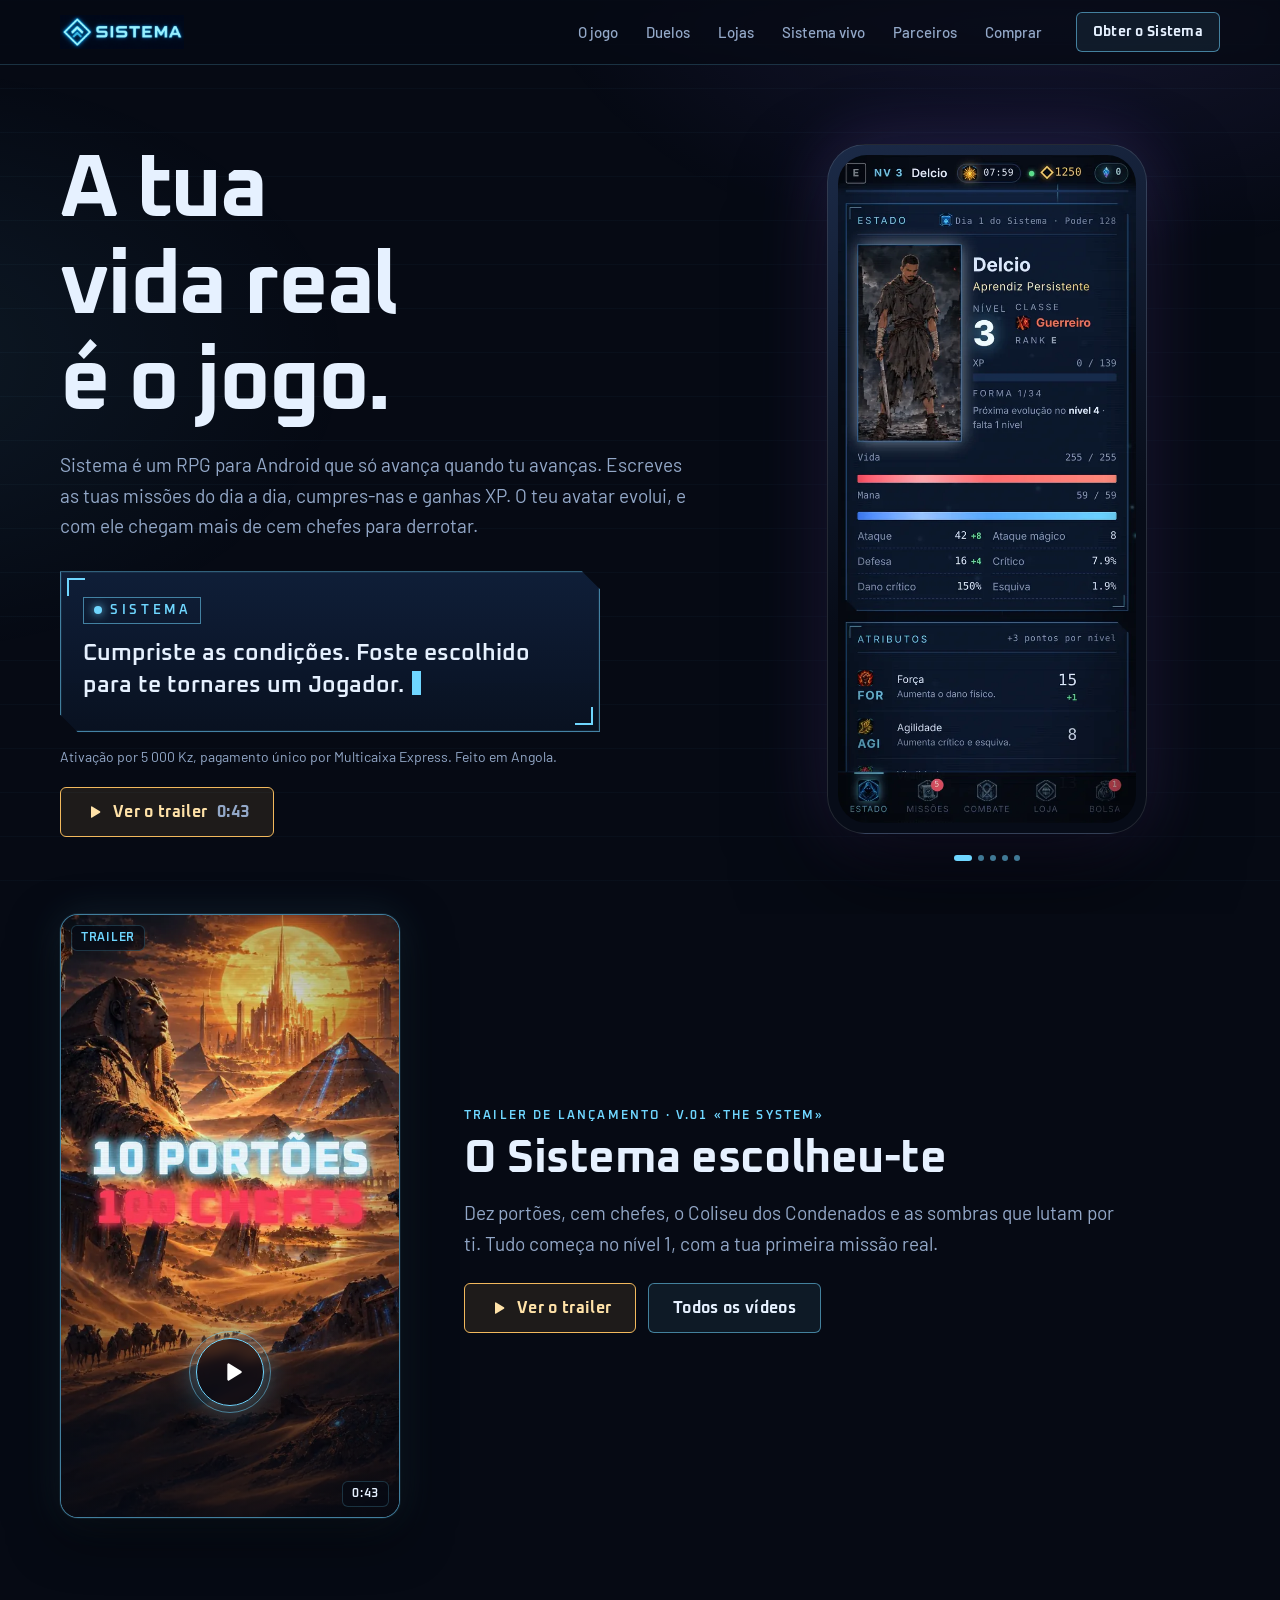
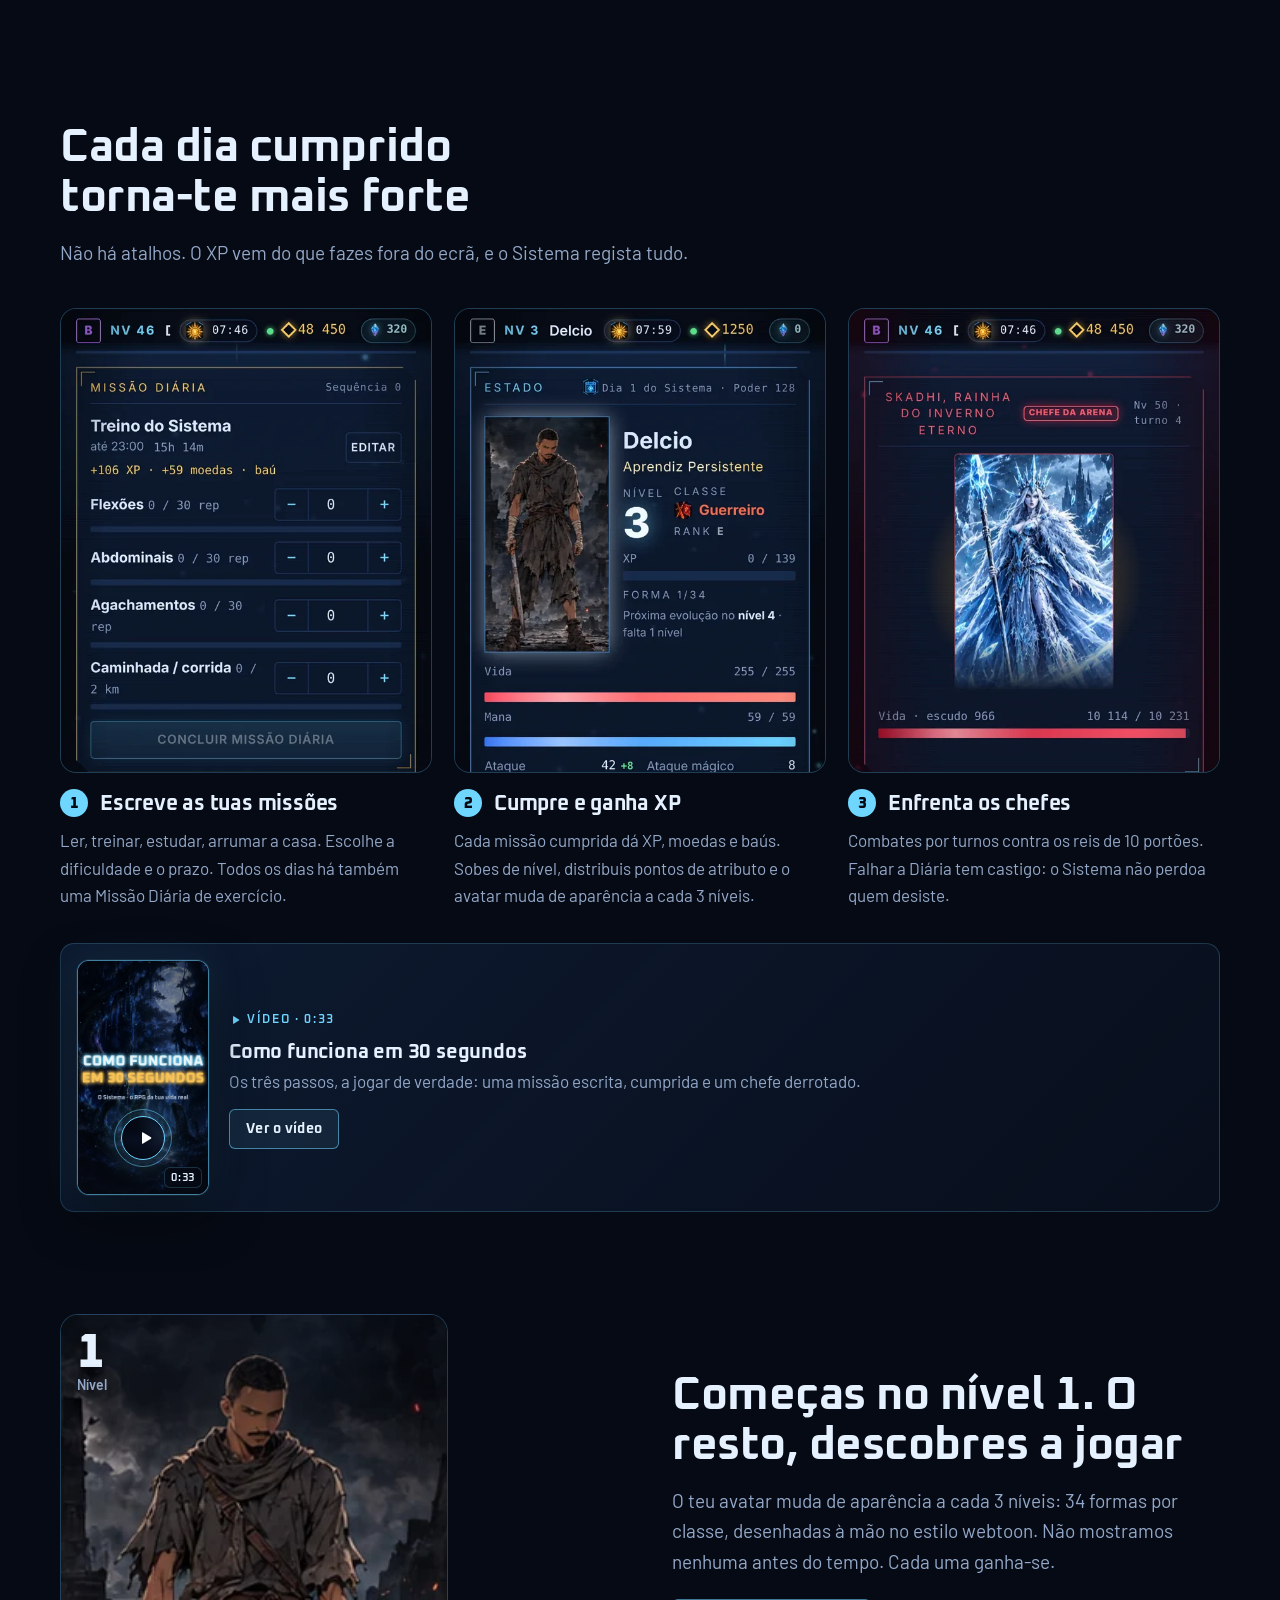
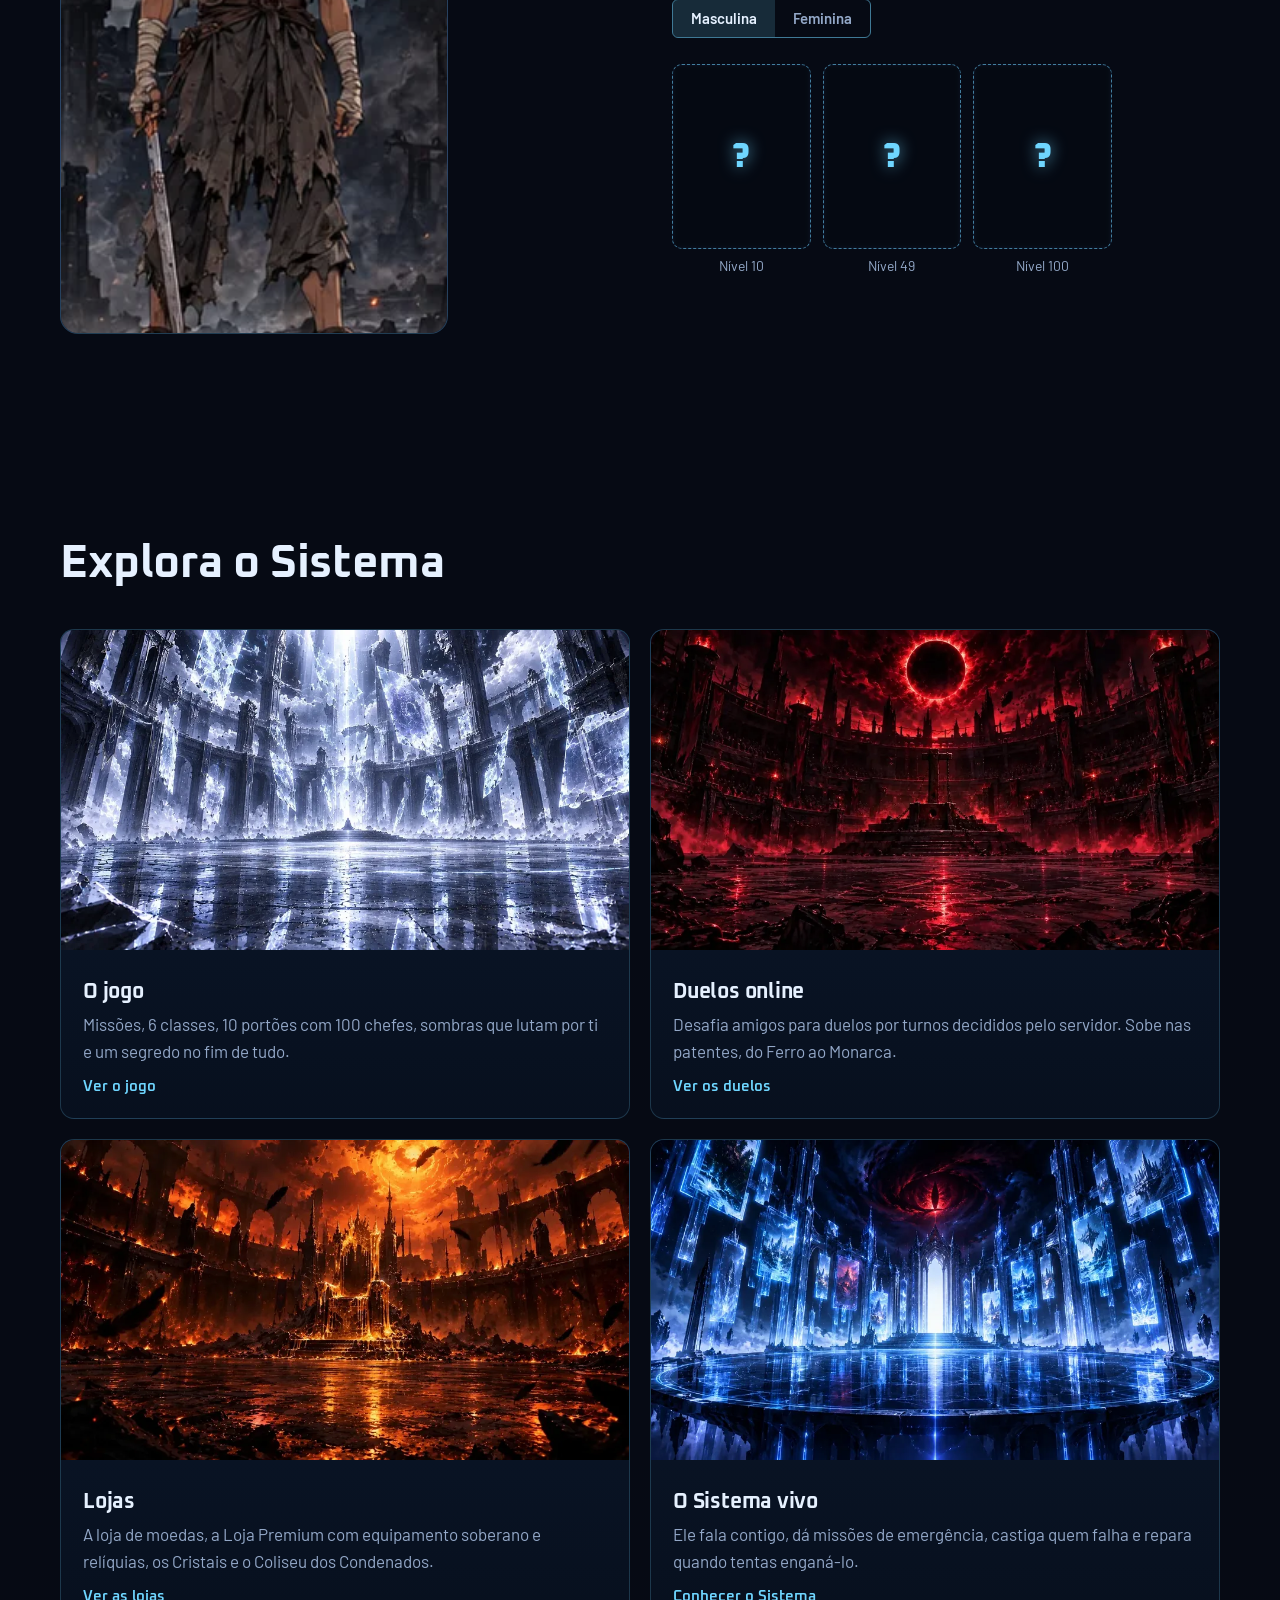
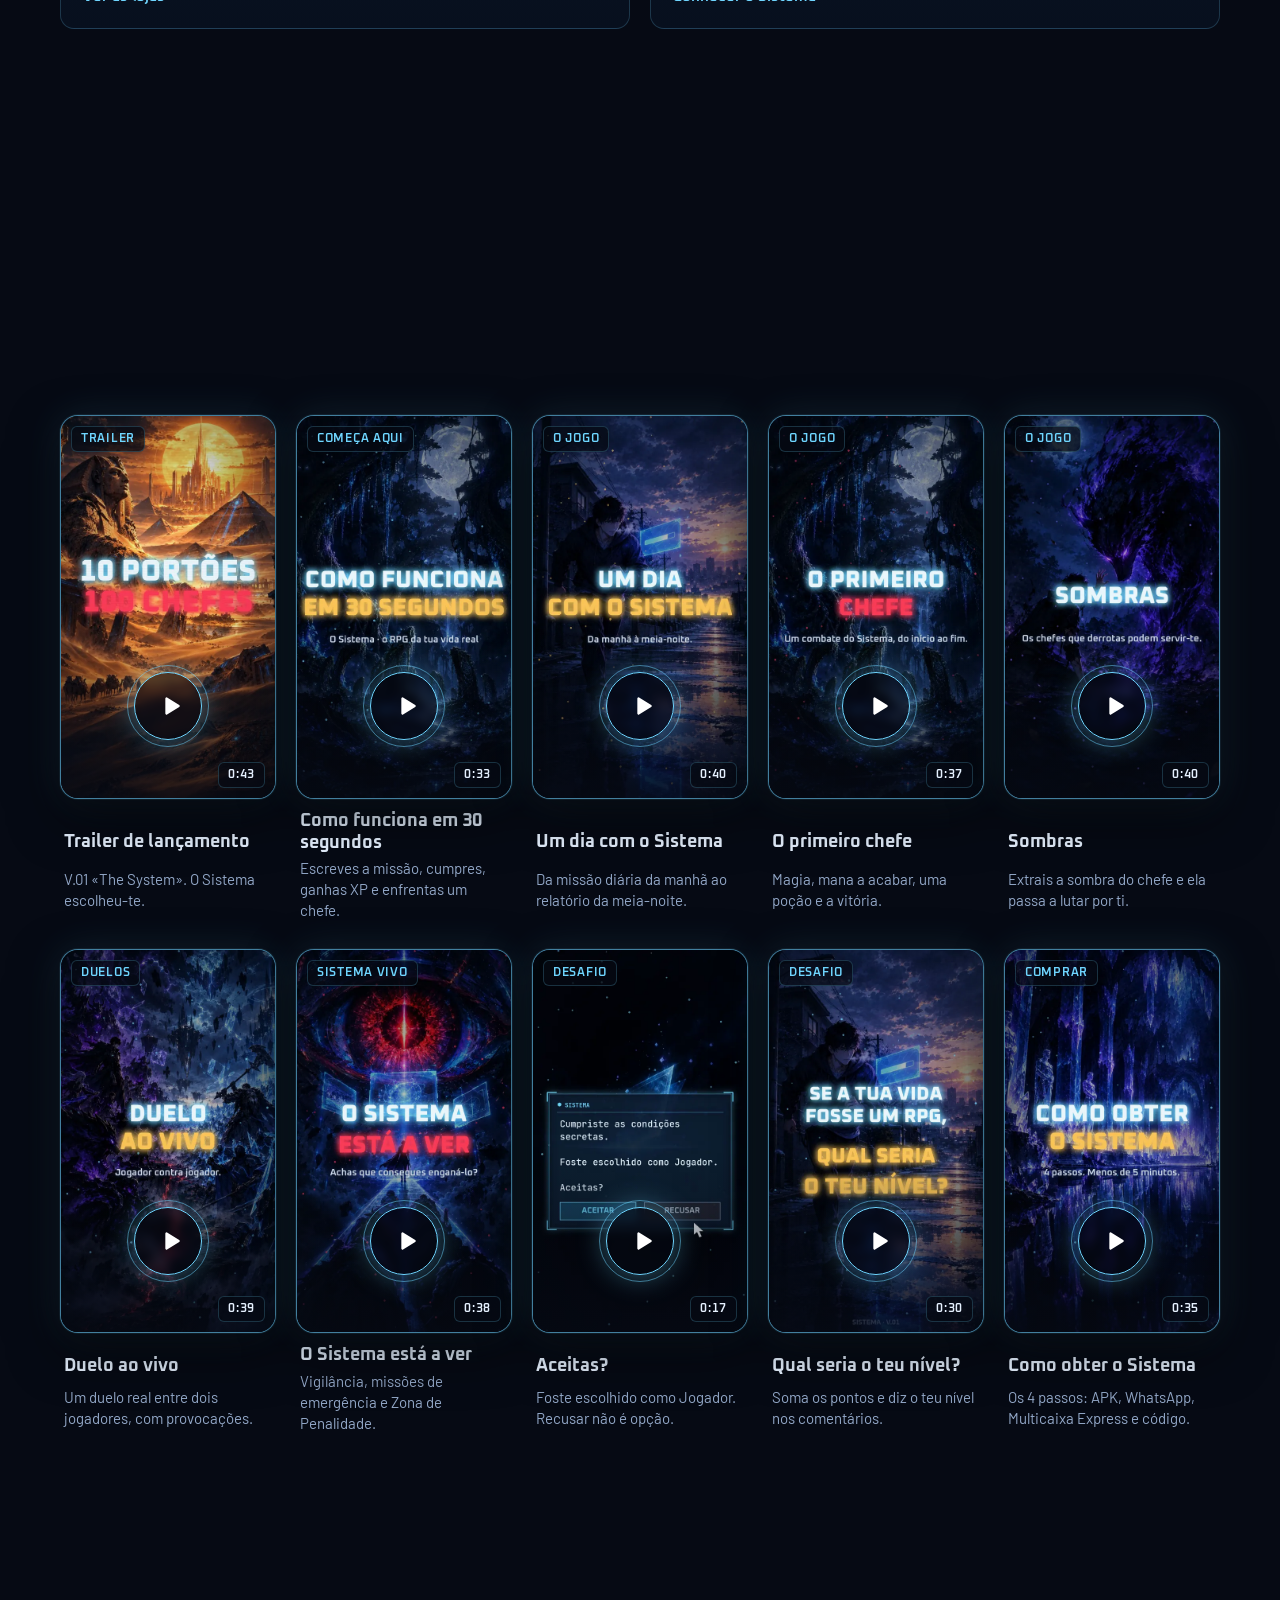
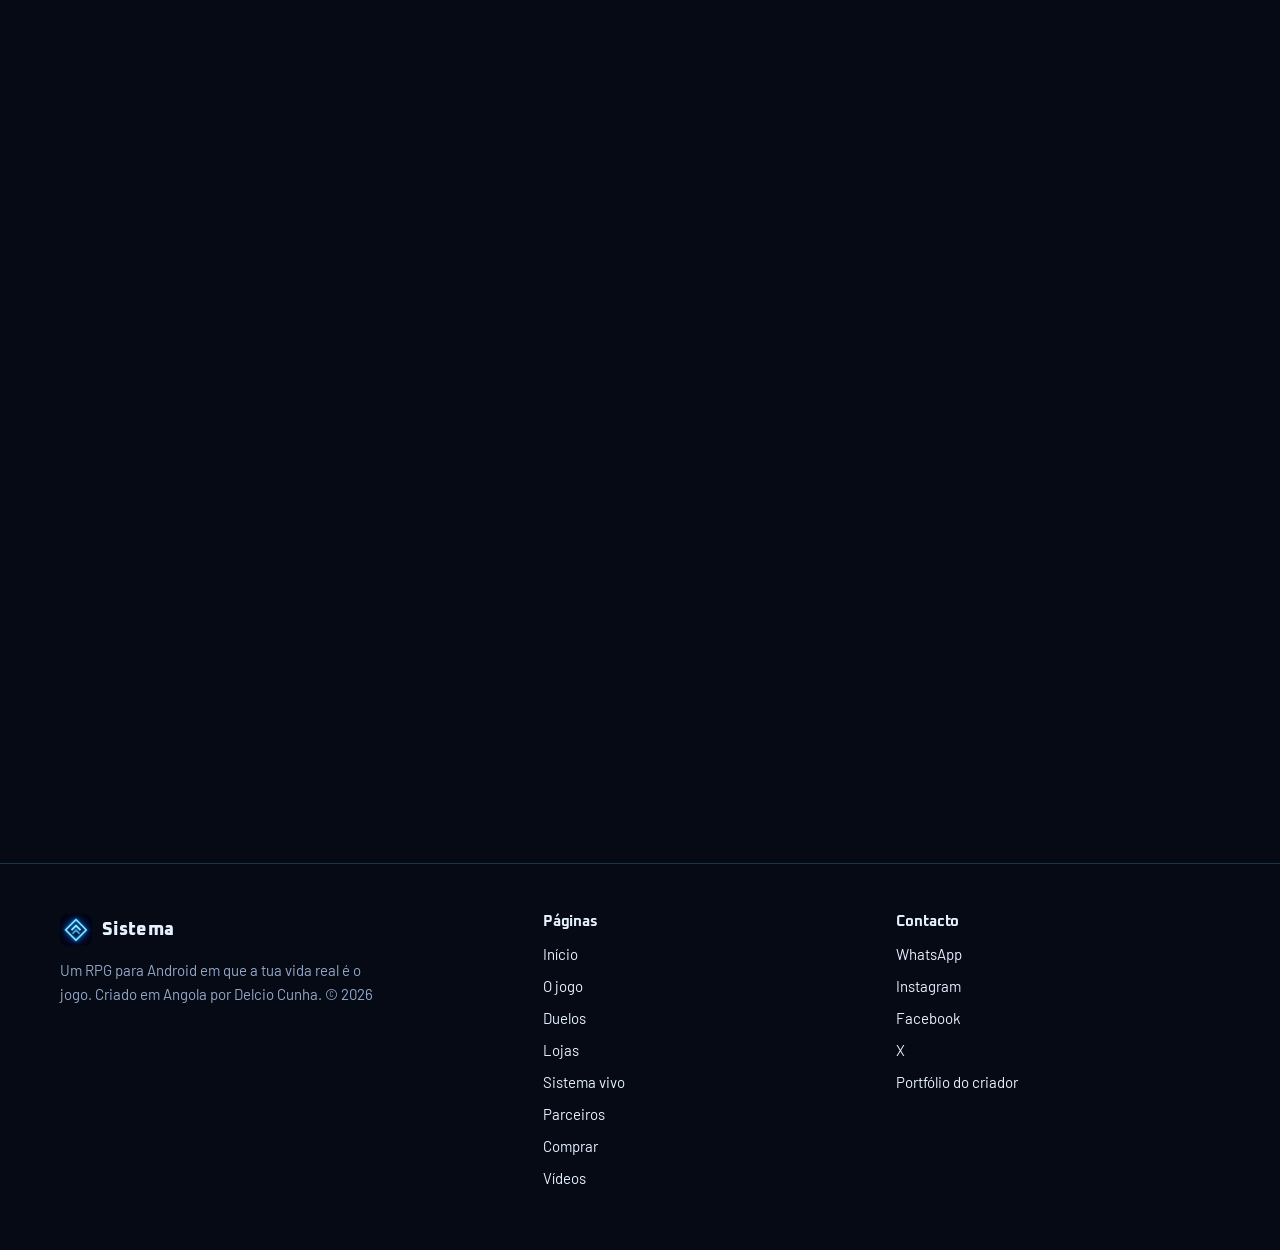
==== commit 16bfbe38: "update up" ====
--- a/index.html
+++ b/index.html
@@ -184,7 +184,7 @@
   </div>
 </div>
 <script>window.SITE_VIDEOS=[{"id": "trailer", "t": "Trailer de lançamento", "d": "V.01 «The System». O Sistema escolheu-te.", "tag": "Trailer"}, {"id": "como-funciona", "t": "Como funciona em 30 segundos", "d": "Escreves a missão, cumpres, ganhas XP e enfrentas um chefe.", "tag": "Começa aqui"}, {"id": "um-dia-com-o-sistema", "t": "Um dia com o Sistema", "d": "Da missão diária da manhã ao relatório da meia-noite.", "tag": "O jogo"}, {"id": "o-primeiro-chefe", "t": "O primeiro chefe", "d": "Magia, mana a acabar, uma poção e a vitória.", "tag": "O jogo"}, {"id": "sombras", "t": "Sombras", "d": "Extrais a sombra do chefe e ela passa a lutar por ti.", "tag": "O jogo"}, {"id": "duelo-ao-vivo", "t": "Duelo ao vivo", "d": "Um duelo real entre dois jogadores, com provocações.", "tag": "Duelos"}, {"id": "o-sistema-esta-a-ver", "t": "O Sistema está a ver", "d": "Vigilância, missões de emergência e Zona de Penalidade.", "tag": "Sistema vivo"}, {"id": "aceitas", "t": "Aceitas?", "d": "Foste escolhido como Jogador. Recusar não é opção.", "tag": "Desafio"}, {"id": "qual-e-o-teu-nivel", "t": "Qual seria o teu nível?", "d": "Soma os pontos e diz o teu nível nos comentários.", "tag": "Desafio"}, {"id": "como-comprar-a-ativacao", "t": "Como obter o Sistema", "d": "Os 4 passos: APK, WhatsApp, Multicaixa Express e código.", "tag": "Comprar"}];</script>
-<script src="config.js?v=ecc495e4"></script>
+<script src="config.js?v=51b3e2f0"></script>
 <script src="assets/site.js?v=e0b5bdeb"></script>
 </body>
 </html>
